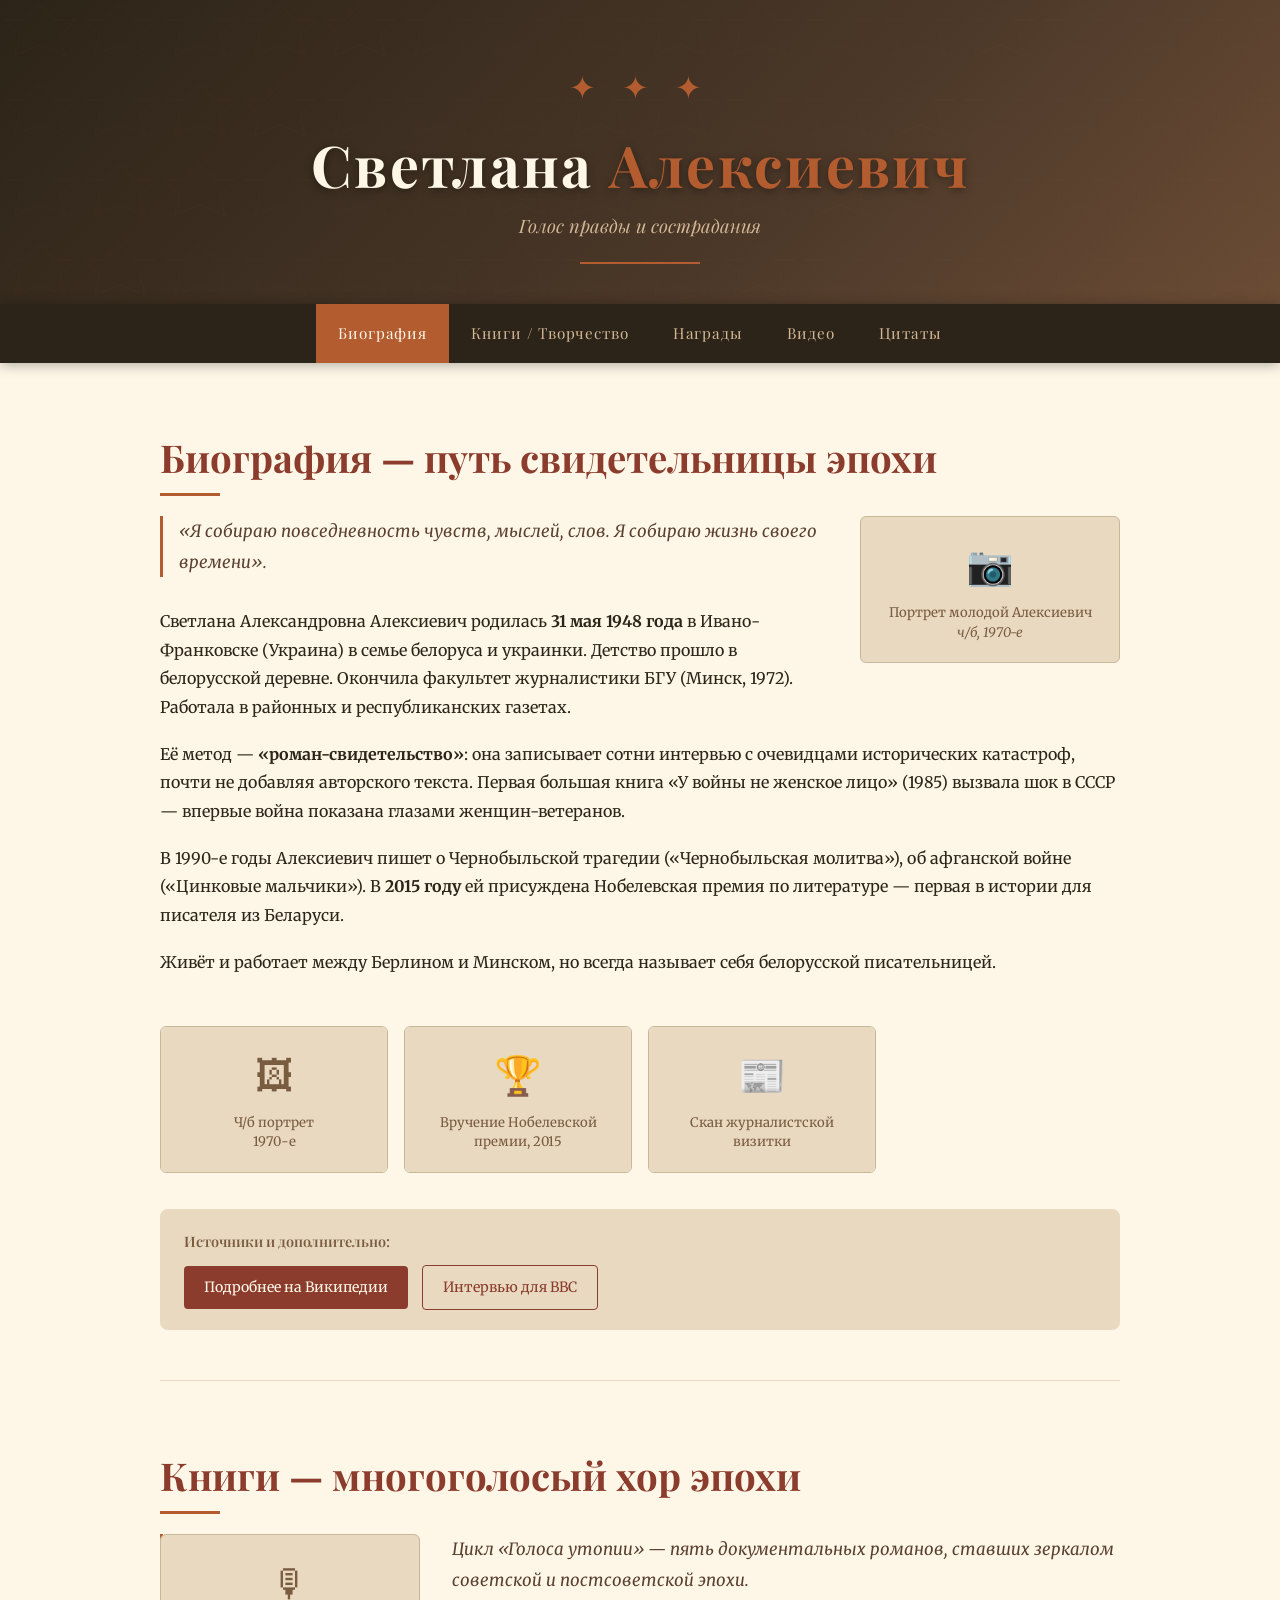
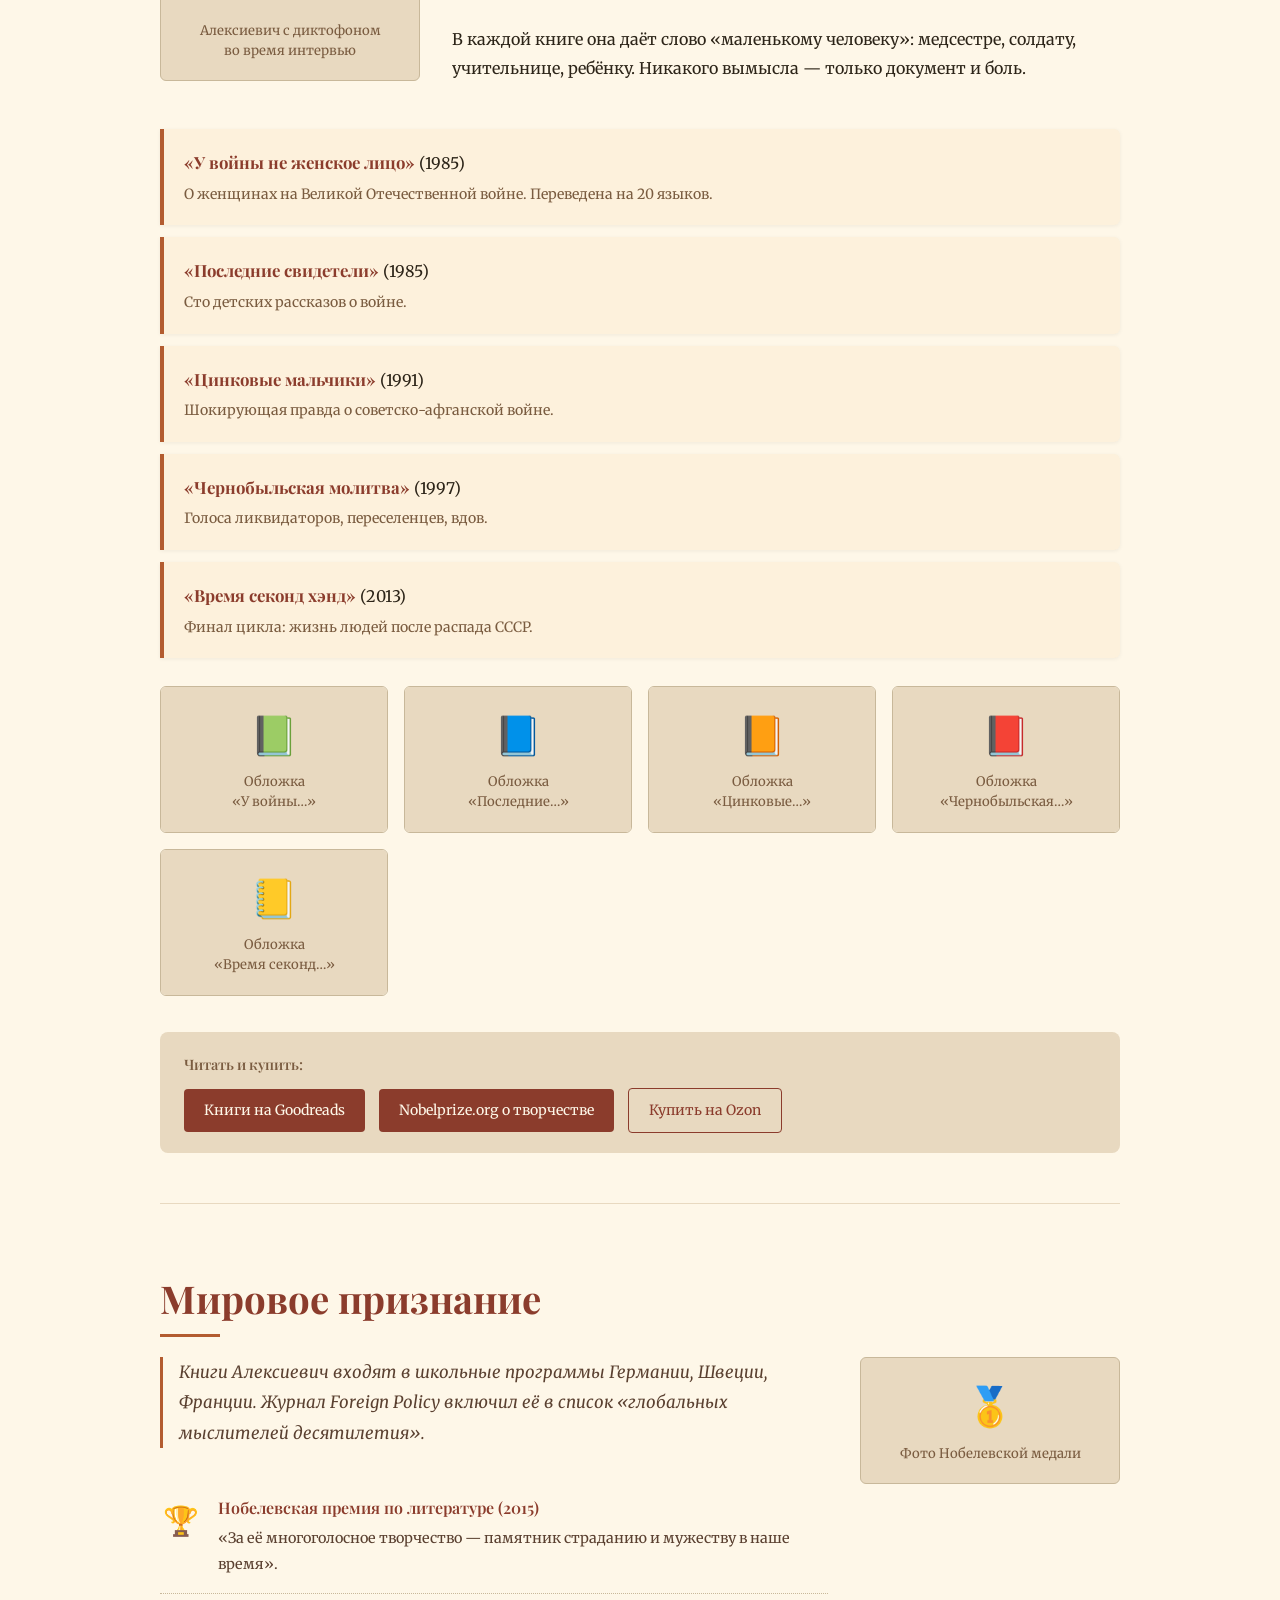
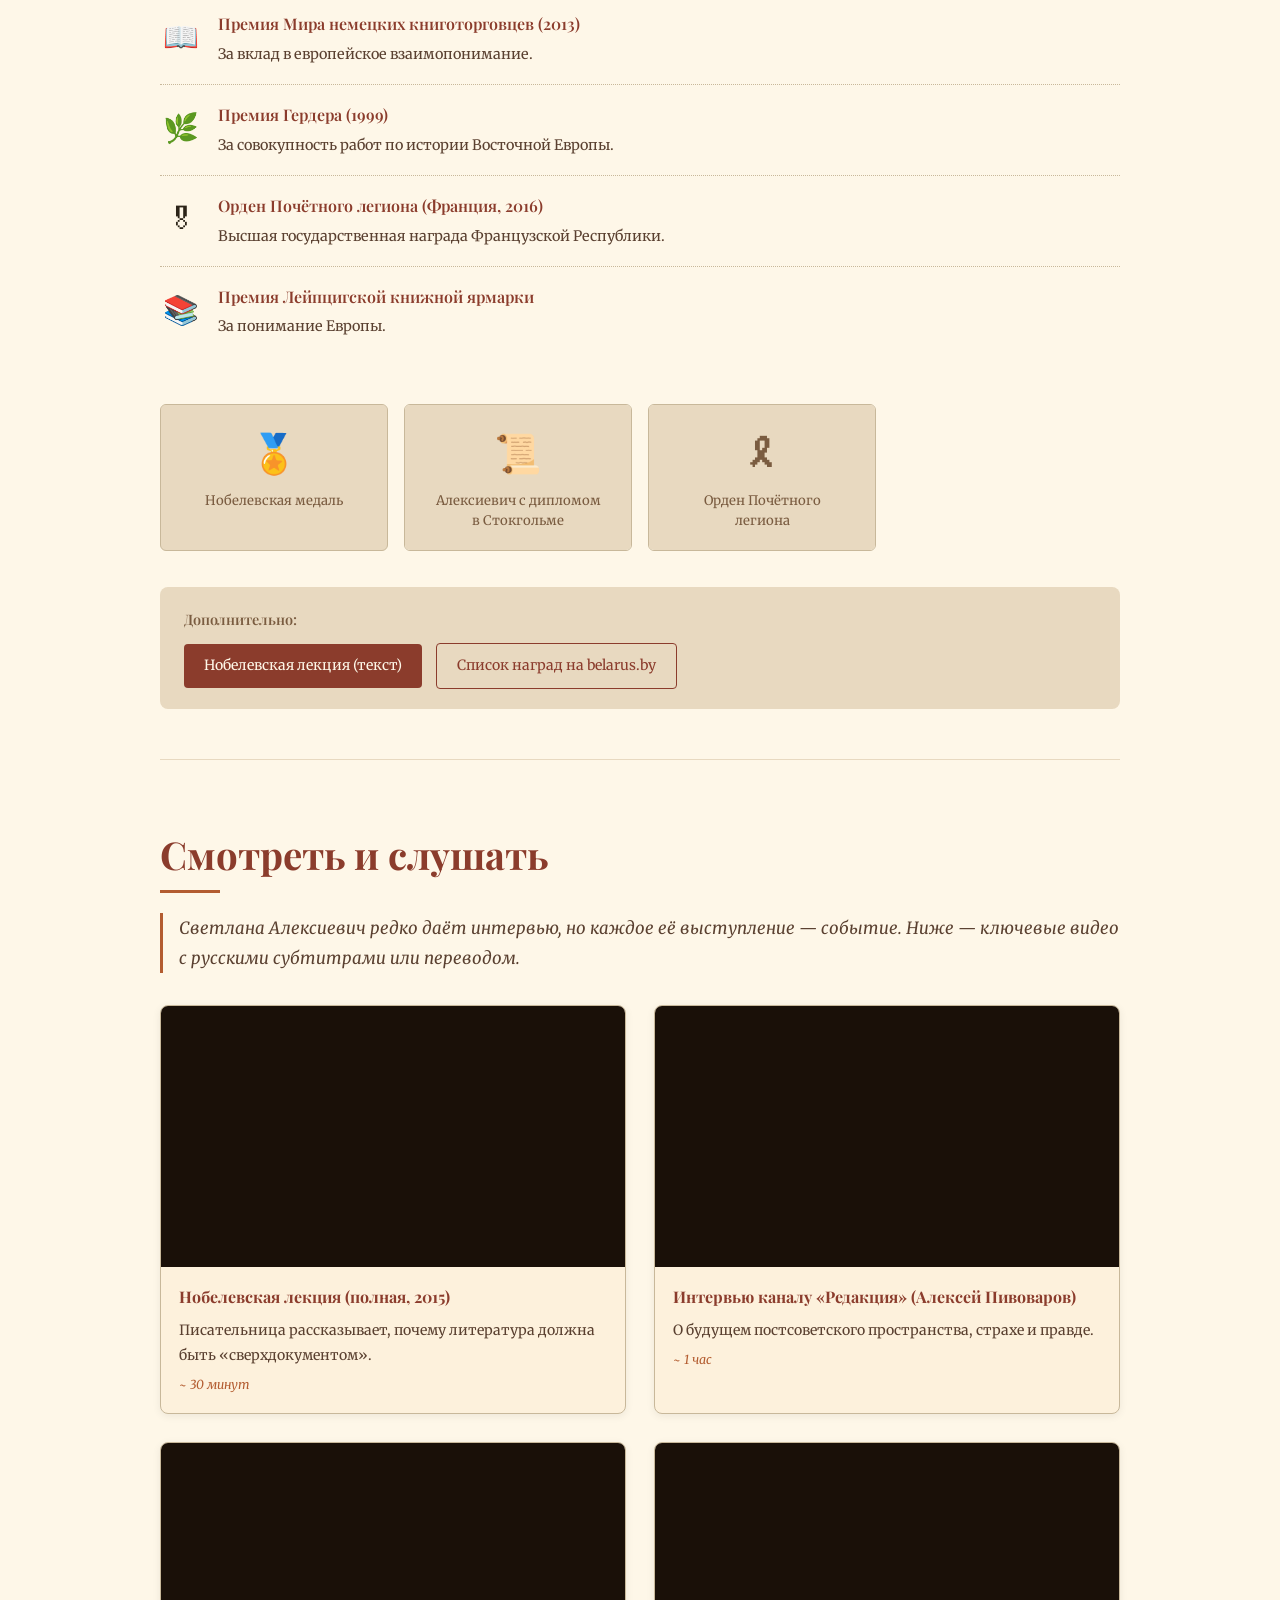
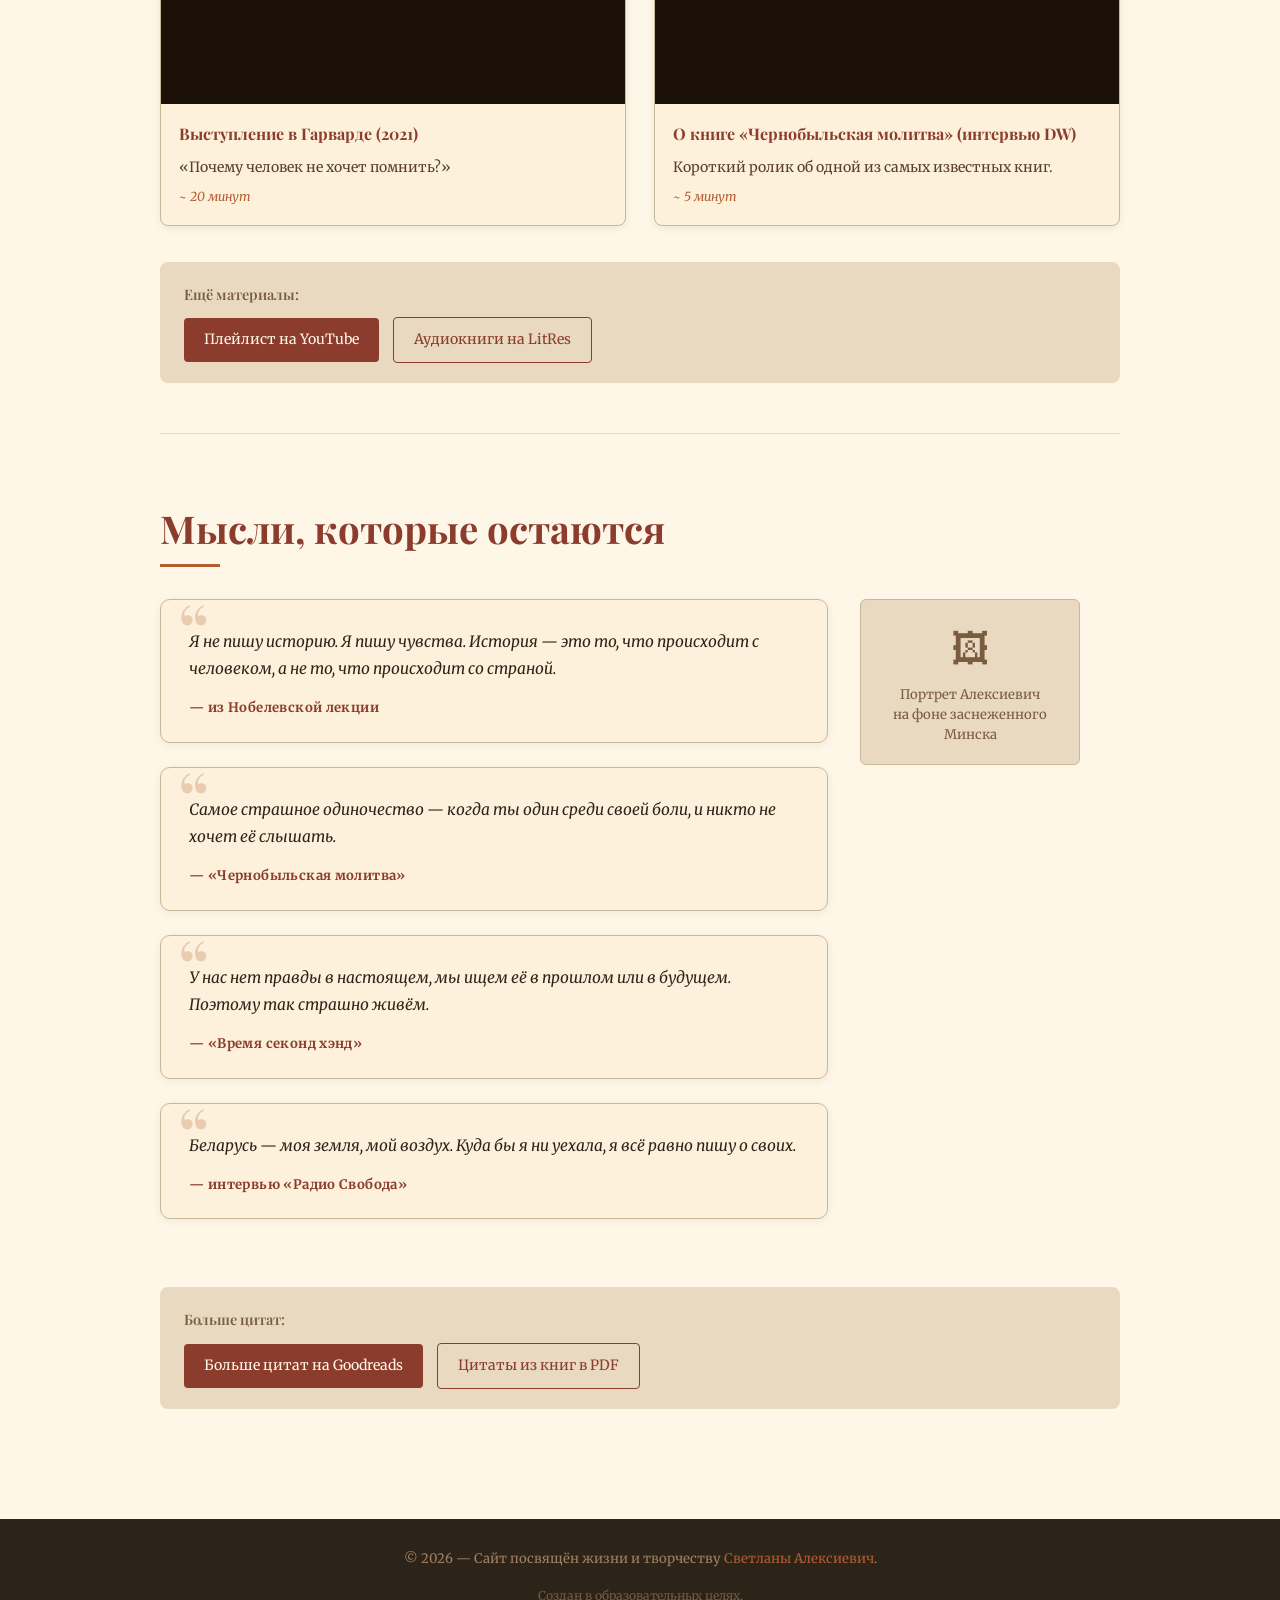
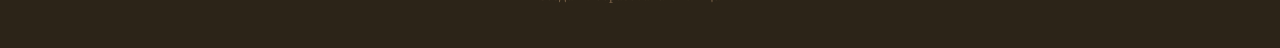
==== index.html @ 8b48b663 "Rename alexievich.html to index.html" ====
<!DOCTYPE html>
<html lang="ru">
<head>
  <meta charset="UTF-8">
  <meta name="viewport" content="width=device-width, initial-scale=1.0">
  <title>Светлана Алексиевич — Голос правды и сострадания</title>
  <link href="https://fonts.googleapis.com/css2?family=Playfair+Display:ital,wght@0,400;0,600;0,700;1,400&family=Merriweather:ital,wght@0,300;0,400;0,700;1,300&display=swap" rel="stylesheet">
  <style>
    *, *::before, *::after { box-sizing: border-box; margin: 0; padding: 0; }

    :root {
      --bg:       #fef7e8;
      --text:     #2c2418;
      --accent:   #b35c30;
      --accent2:  #8b3c2c;
      --soft:     #e8d9c0;
      --card-bg:  #fdf1dc;
    }

    html { scroll-behavior: smooth; }

    body {
      background: var(--bg);
      color: var(--text);
      font-family: 'Merriweather', Georgia, serif;
      font-size: 16px;
      line-height: 1.8;
    }

    /* ── HEADER ── */
    header {
      background: linear-gradient(135deg, #2c2418 0%, #4a3728 60%, #6b4c35 100%);
      color: var(--bg);
      text-align: center;
      padding: 60px 20px 40px;
      position: relative;
      overflow: hidden;
    }
    header::before {
      content: '';
      position: absolute;
      inset: 0;
      background: url("data:image/svg+xml,%3Csvg xmlns='http://www.w3.org/2000/svg' width='80' height='80'%3E%3Cpath d='M40 5 L55 20 L75 20 L60 35 L65 55 L40 45 L15 55 L20 35 L5 20 L25 20 Z' fill='none' stroke='%23b35c30' stroke-width='0.5' opacity='0.15'/%3E%3C/svg%3E") repeat;
      opacity: 0.4;
    }
    .ornament {
      font-size: 2rem;
      color: var(--accent);
      letter-spacing: 0.3em;
      margin-bottom: 12px;
      position: relative;
    }
    header h1 {
      font-family: 'Playfair Display', serif;
      font-size: clamp(2rem, 5vw, 3.6rem);
      font-weight: 700;
      letter-spacing: 0.04em;
      line-height: 1.2;
      position: relative;
      text-shadow: 0 2px 8px rgba(0,0,0,0.4);
    }
    header h1 span { color: var(--accent); }
    .subtitle {
      font-family: 'Playfair Display', serif;
      font-style: italic;
      font-size: 1.15rem;
      color: #d4b896;
      margin-top: 10px;
      position: relative;
    }
    .header-line {
      width: 120px;
      height: 2px;
      background: var(--accent);
      margin: 18px auto 0;
      position: relative;
    }

    /* ── NAV ── */
    nav {
      background: var(--text);
      position: sticky;
      top: 0;
      z-index: 100;
      box-shadow: 0 2px 12px rgba(0,0,0,0.3);
    }
    nav ul {
      display: flex;
      justify-content: center;
      flex-wrap: wrap;
      list-style: none;
      max-width: 1000px;
      margin: 0 auto;
    }
    nav ul li a {
      display: block;
      padding: 16px 22px;
      color: #d4b896;
      text-decoration: none;
      font-family: 'Playfair Display', serif;
      font-size: 0.95rem;
      letter-spacing: 0.06em;
      transition: color 0.2s, background 0.2s;
    }
    nav ul li a:hover, nav ul li a.active {
      color: var(--bg);
      background: var(--accent);
    }

    /* ── MAIN ── */
    main { max-width: 1000px; margin: 0 auto; padding: 0 20px 60px; }

    /* ── SECTION ── */
    section {
      padding: 70px 0 50px;
      border-bottom: 1px solid var(--soft);
    }
    section:last-child { border-bottom: none; }

    .section-title {
      font-family: 'Playfair Display', serif;
      font-size: clamp(1.6rem, 3vw, 2.4rem);
      font-weight: 700;
      color: var(--accent2);
      margin-bottom: 8px;
      line-height: 1.25;
    }
    .section-title::after {
      content: '';
      display: block;
      width: 60px;
      height: 3px;
      background: var(--accent);
      margin-top: 12px;
    }

    .lead {
      font-style: italic;
      color: #5a4030;
      margin: 20px 0 30px;
      font-size: 1.05rem;
      border-left: 3px solid var(--accent);
      padding-left: 16px;
    }

    p { margin-bottom: 1.1em; }

    /* ── IMAGE FLOAT ── */
    .img-float-right {
      float: right;
      margin: 0 0 24px 32px;
      max-width: 260px;
      width: 100%;
    }
    .img-float-left {
      float: left;
      margin: 0 32px 24px 0;
      max-width: 260px;
      width: 100%;
    }
    .img-placeholder {
      background: var(--soft);
      border: 1px solid #c8b89a;
      border-radius: 6px;
      padding: 20px;
      text-align: center;
      font-size: 0.82rem;
      color: #7a5c40;
      line-height: 1.5;
    }
    .img-placeholder .icon { font-size: 2.4rem; display: block; margin-bottom: 8px; }
    .clearfix::after { content: ''; display: table; clear: both; }

    /* ── GALLERY ── */
    .gallery {
      display: grid;
      grid-template-columns: repeat(auto-fill, minmax(180px, 1fr));
      gap: 16px;
      margin: 28px 0;
    }
    .gallery-item {
      background: var(--soft);
      border-radius: 6px;
      overflow: hidden;
      border: 1px solid #c8b89a;
    }
    .gallery-item .img-placeholder { border-radius: 0; border: none; }

    /* ── BOOK LIST ── */
    .book-list { list-style: none; margin: 24px 0; }
    .book-list li {
      padding: 18px 20px;
      margin-bottom: 12px;
      background: var(--card-bg);
      border-left: 4px solid var(--accent);
      border-radius: 0 6px 6px 0;
      box-shadow: 0 1px 4px rgba(0,0,0,0.06);
    }
    .book-list li strong {
      font-family: 'Playfair Display', serif;
      font-size: 1.05rem;
      color: var(--accent2);
    }
    .book-list li .book-note {
      font-size: 0.88rem;
      color: #7a5c40;
      margin-top: 4px;
    }

    /* ── AWARD LIST ── */
    .award-list { list-style: none; margin: 24px 0; }
    .award-list li {
      display: flex;
      gap: 16px;
      align-items: flex-start;
      padding: 16px 0;
      border-bottom: 1px dotted #c8b89a;
    }
    .award-list li:last-child { border-bottom: none; }
    .award-icon {
      font-size: 1.8rem;
      min-width: 42px;
      text-align: center;
      padding-top: 2px;
    }
    .award-title {
      font-family: 'Playfair Display', serif;
      font-weight: 600;
      color: var(--accent2);
    }
    .award-desc { font-size: 0.9rem; color: #5a4030; margin-top: 3px; }

    /* ── VIDEO GRID ── */
    .video-grid {
      display: grid;
      grid-template-columns: repeat(auto-fill, minmax(440px, 1fr));
      gap: 28px;
      margin: 32px 0;
    }
    .video-card {
      background: var(--card-bg);
      border-radius: 8px;
      overflow: hidden;
      border: 1px solid #c8b89a;
      box-shadow: 0 2px 8px rgba(0,0,0,0.07);
    }
    .video-card .video-wrap {
      position: relative;
      padding-bottom: 56.25%;
      height: 0;
      overflow: hidden;
      background: #1a1008;
    }
    .video-card .video-wrap iframe {
      position: absolute;
      top: 0; left: 0;
      width: 100%; height: 100%;
      border: none;
    }
    .video-card .video-info {
      padding: 16px 18px;
    }
    .video-card .video-info h3 {
      font-family: 'Playfair Display', serif;
      font-size: 1rem;
      color: var(--accent2);
      margin-bottom: 6px;
    }
    .video-card .video-info p {
      font-size: 0.88rem;
      color: #5a4030;
      margin: 0;
    }
    .video-card .video-info .duration {
      font-size: 0.78rem;
      color: var(--accent);
      font-style: italic;
      margin-top: 6px;
    }

    /* ── QUOTES ── */
    .quotes-grid {
      display: grid;
      grid-template-columns: repeat(auto-fill, minmax(420px, 1fr));
      gap: 24px;
      margin: 32px 0;
    }
    .quote-card {
      background: var(--card-bg);
      border-radius: 10px;
      padding: 28px 28px 22px;
      position: relative;
      border: 1px solid #c8b89a;
      box-shadow: 0 2px 10px rgba(0,0,0,0.06);
    }
    .quote-card::before {
      content: '\201C';
      font-family: 'Playfair Display', serif;
      font-size: 5rem;
      color: var(--accent);
      opacity: 0.25;
      position: absolute;
      top: -10px;
      left: 16px;
      line-height: 1;
    }
    .quote-card blockquote {
      font-style: italic;
      font-size: 0.97rem;
      line-height: 1.75;
      color: var(--text);
      position: relative;
      z-index: 1;
    }
    .quote-card cite {
      display: block;
      margin-top: 14px;
      font-size: 0.82rem;
      color: var(--accent2);
      font-style: normal;
      font-weight: 700;
      letter-spacing: 0.03em;
    }

    /* ── LINKS BLOCK ── */
    .links-block {
      margin-top: 36px;
      padding: 20px 24px;
      background: var(--soft);
      border-radius: 8px;
      display: flex;
      flex-wrap: wrap;
      gap: 14px;
      align-items: center;
    }
    .links-block .links-label {
      font-family: 'Playfair Display', serif;
      font-size: 0.9rem;
      color: #7a5c40;
      font-weight: 600;
      width: 100%;
      margin-bottom: -4px;
    }
    .link-btn {
      display: inline-block;
      padding: 9px 20px;
      background: var(--accent2);
      color: var(--bg);
      text-decoration: none;
      border-radius: 4px;
      font-size: 0.88rem;
      font-family: 'Merriweather', serif;
      transition: background 0.2s, transform 0.15s;
    }
    .link-btn:hover {
      background: var(--accent);
      transform: translateY(-1px);
    }
    .link-btn.outline {
      background: transparent;
      color: var(--accent2);
      border: 1.5px solid var(--accent2);
    }
    .link-btn.outline:hover {
      background: var(--accent2);
      color: var(--bg);
    }

    /* ── FOOTER ── */
    footer {
      background: var(--text);
      color: #a08060;
      text-align: center;
      padding: 28px 20px;
      font-size: 0.82rem;
    }
    footer span { color: var(--accent); }

    /* ── RESPONSIVE ── */
    @media (max-width: 680px) {
      .img-float-right, .img-float-left {
        float: none;
        max-width: 100%;
        margin: 0 0 20px 0;
      }
      .video-grid { grid-template-columns: 1fr; }
      .quotes-grid { grid-template-columns: 1fr; }
      nav ul li a { padding: 12px 14px; font-size: 0.82rem; }
    }
  </style>
</head>
<body>

<!-- ══════════════ HEADER ══════════════ -->
<header>
  <div class="ornament">✦ ✦ ✦</div>
  <h1>Светлана <span>Алексиевич</span></h1>
  <p class="subtitle">Голос правды и сострадания</p>
  <div class="header-line"></div>
</header>

<!-- ══════════════ NAV ══════════════ -->
<nav>
  <ul>
    <li><a href="#bio">Биография</a></li>
    <li><a href="#books">Книги / Творчество</a></li>
    <li><a href="#awards">Награды</a></li>
    <li><a href="#video">Видео</a></li>
    <li><a href="#quotes">Цитаты</a></li>
  </ul>
</nav>

<!-- ══════════════ MAIN ══════════════ -->
<main>

  <!-- ── СТРАНИЦА 1. БИОГРАФИЯ ── -->
  <section id="bio">
    <h2 class="section-title">Биография — путь свидетельницы эпохи</h2>

    <div class="clearfix">
      <div class="img-float-right">
        <div class="img-placeholder">
          <span class="icon">📷</span>
          Портрет молодой Алексиевич<br>
          <em>ч/б, 1970-е</em>
        </div>
      </div>

      <p class="lead">
        «Я собираю повседневность чувств, мыслей, слов. Я собираю жизнь своего времени».
      </p>

      <p>
        Светлана Александровна Алексиевич родилась <strong>31 мая 1948 года</strong> в Ивано-Франковске (Украина)
        в семье белоруса и украинки. Детство прошло в белорусской деревне. Окончила факультет журналистики
        БГУ (Минск, 1972). Работала в районных и республиканских газетах.
      </p>
      <p>
        Её метод — <strong>«роман-свидетельство»</strong>: она записывает сотни интервью с очевидцами
        исторических катастроф, почти не добавляя авторского текста. Первая большая книга
        «У войны не женское лицо» (1985) вызвала шок в СССР — впервые война показана глазами женщин-ветеранов.
      </p>
      <p>
        В 1990-е годы Алексиевич пишет о Чернобыльской трагедии («Чернобыльская молитва»), об афганской войне
        («Цинковые мальчики»). В <strong>2015 году</strong> ей присуждена Нобелевская премия по литературе —
        первая в истории для писателя из Беларуси.
      </p>
      <p>
        Живёт и работает между Берлином и Минском, но всегда называет себя белорусской писательницей.
      </p>
    </div>

    <div class="gallery" style="margin-top:32px;">
      <div class="gallery-item">
        <div class="img-placeholder">
          <span class="icon">🖼</span>
          Ч/б портрет<br>1970-е
        </div>
      </div>
      <div class="gallery-item">
        <div class="img-placeholder">
          <span class="icon">🏆</span>
          Вручение Нобелевской<br>премии, 2015
        </div>
      </div>
      <div class="gallery-item">
        <div class="img-placeholder">
          <span class="icon">📰</span>
          Скан журналистской<br>визитки
        </div>
      </div>
    </div>

    <div class="links-block">
      <span class="links-label">Источники и дополнительно:</span>
      <a href="https://ru.wikipedia.org/wiki/%D0%90%D0%BB%D0%B5%D0%BA%D1%81%D0%B8%D0%B5%D0%B2%D0%B8%D1%87,_%D0%A1%D0%B2%D0%B5%D1%82%D0%BB%D0%B0%D0%BD%D0%B0_%D0%90%D0%BB%D0%B5%D0%BA%D1%81%D0%B0%D0%BD%D0%B4%D1%80%D0%BE%D0%B2%D0%BD%D0%B0" target="_blank" class="link-btn">Подробнее на Википедии</a>
      <a href="https://www.bbc.com/russian" target="_blank" class="link-btn outline">Интервью для BBC</a>
    </div>
  </section>

  <!-- ── СТРАНИЦА 2. КНИГИ ── -->
  <section id="books">
    <h2 class="section-title">Книги — многоголосый хор эпохи</h2>

    <div class="clearfix">
      <div class="img-float-left">
        <div class="img-placeholder">
          <span class="icon">🎙</span>
          Алексиевич с диктофоном<br>во время интервью
        </div>
      </div>

      <p class="lead">
        Цикл «Голоса утопии» — пять документальных романов, ставших зеркалом советской и постсоветской эпохи.
      </p>

      <p>
        В каждой книге она даёт слово «маленькому человеку»: медсестре, солдату, учительнице, ребёнку.
        Никакого вымысла — только документ и боль.
      </p>
    </div>

    <ul class="book-list">
      <li>
        <strong>«У войны не женское лицо»</strong> (1985)
        <div class="book-note">О женщинах на Великой Отечественной войне. Переведена на 20 языков.</div>
      </li>
      <li>
        <strong>«Последние свидетели»</strong> (1985)
        <div class="book-note">Сто детских рассказов о войне.</div>
      </li>
      <li>
        <strong>«Цинковые мальчики»</strong> (1991)
        <div class="book-note">Шокирующая правда о советско-афганской войне.</div>
      </li>
      <li>
        <strong>«Чернобыльская молитва»</strong> (1997)
        <div class="book-note">Голоса ликвидаторов, переселенцев, вдов.</div>
      </li>
      <li>
        <strong>«Время секонд хэнд»</strong> (2013)
        <div class="book-note">Финал цикла: жизнь людей после распада СССР.</div>
      </li>
    </ul>

    <div class="gallery">
      <div class="gallery-item">
        <div class="img-placeholder"><span class="icon">📗</span>Обложка<br>«У войны…»</div>
      </div>
      <div class="gallery-item">
        <div class="img-placeholder"><span class="icon">📘</span>Обложка<br>«Последние…»</div>
      </div>
      <div class="gallery-item">
        <div class="img-placeholder"><span class="icon">📙</span>Обложка<br>«Цинковые…»</div>
      </div>
      <div class="gallery-item">
        <div class="img-placeholder"><span class="icon">📕</span>Обложка<br>«Чернобыльская…»</div>
      </div>
      <div class="gallery-item">
        <div class="img-placeholder"><span class="icon">📒</span>Обложка<br>«Время секонд…»</div>
      </div>
    </div>

    <div class="links-block">
      <span class="links-label">Читать и купить:</span>
      <a href="https://www.goodreads.com/author/show/12516.Svetlana_Alexievich" target="_blank" class="link-btn">Книги на Goodreads</a>
      <a href="https://www.nobelprize.org/prizes/literature/2015/alexievich/facts/" target="_blank" class="link-btn">Nobelprize.org о творчестве</a>
      <a href="https://www.ozon.ru/search/?text=%D0%90%D0%BB%D0%B5%D0%BA%D1%81%D0%B8%D0%B5%D0%B2%D0%B8%D1%87" target="_blank" class="link-btn outline">Купить на Ozon</a>
    </div>
  </section>

  <!-- ── СТРАНИЦА 3. НАГРАДЫ ── -->
  <section id="awards">
    <h2 class="section-title">Мировое признание</h2>

    <div class="clearfix">
      <div class="img-float-right">
        <div class="img-placeholder">
          <span class="icon">🥇</span>
          Фото Нобелевской медали
        </div>
      </div>

      <p class="lead">
        Книги Алексиевич входят в школьные программы Германии, Швеции, Франции.
        Журнал Foreign Policy включил её в список «глобальных мыслителей десятилетия».
      </p>

      <ul class="award-list">
        <li>
          <div class="award-icon">🏆</div>
          <div>
            <div class="award-title">Нобелевская премия по литературе (2015)</div>
            <div class="award-desc">«За её многоголосное творчество — памятник страданию и мужеству в наше время».</div>
          </div>
        </li>
        <li>
          <div class="award-icon">📖</div>
          <div>
            <div class="award-title">Премия Мира немецких книготорговцев (2013)</div>
            <div class="award-desc">За вклад в европейское взаимопонимание.</div>
          </div>
        </li>
        <li>
          <div class="award-icon">🌿</div>
          <div>
            <div class="award-title">Премия Гердера (1999)</div>
            <div class="award-desc">За совокупность работ по истории Восточной Европы.</div>
          </div>
        </li>
        <li>
          <div class="award-icon">🎖</div>
          <div>
            <div class="award-title">Орден Почётного легиона (Франция, 2016)</div>
            <div class="award-desc">Высшая государственная награда Французской Республики.</div>
          </div>
        </li>
        <li>
          <div class="award-icon">📚</div>
          <div>
            <div class="award-title">Премия Лейпцигской книжной ярмарки</div>
            <div class="award-desc">За понимание Европы.</div>
          </div>
        </li>
      </ul>
    </div>

    <div class="gallery" style="margin-top:24px;">
      <div class="gallery-item">
        <div class="img-placeholder"><span class="icon">🏅</span>Нобелевская медаль</div>
      </div>
      <div class="gallery-item">
        <div class="img-placeholder"><span class="icon">📜</span>Алексиевич с дипломом<br>в Стокгольме</div>
      </div>
      <div class="gallery-item">
        <div class="img-placeholder"><span class="icon">🎗</span>Орден Почётного<br>легиона</div>
      </div>
    </div>

    <div class="links-block">
      <span class="links-label">Дополнительно:</span>
      <a href="https://www.nobelprize.org/prizes/literature/2015/alexievich/facts/" target="_blank" class="link-btn">Нобелевская лекция (текст)</a>
      <a href="https://belarus.by" target="_blank" class="link-btn outline">Список наград на belarus.by</a>
    </div>
  </section>

  <!-- ── СТРАНИЦА 4. ВИДЕО ── -->
  <section id="video">
    <h2 class="section-title">Смотреть и слушать</h2>

    <p class="lead">
      Светлана Алексиевич редко даёт интервью, но каждое её выступление — событие.
      Ниже — ключевые видео с русскими субтитрами или переводом.
    </p>

    <div class="video-grid">

      <div class="video-card">
        <div class="video-wrap">
          <!-- Нобелевская лекция 2015 (официальный канал Нобелевского комитета) -->
          <iframe src="https://www.youtube.com/embed/yHAHW7OsDbs"
                  title="Нобелевская лекция Светланы Алексиевич 2015"
                  allowfullscreen loading="lazy"></iframe>
        </div>
        <div class="video-info">
          <h3>Нобелевская лекция (полная, 2015)</h3>
          <p>Писательница рассказывает, почему литература должна быть «сверхдокументом».</p>
          <div class="duration">~ 30 минут</div>
        </div>
      </div>

      <div class="video-card">
        <div class="video-wrap">
          <!-- Интервью Редакция / Пивоваров — подставьте реальный ID -->
          <iframe src="https://www.youtube.com/embed/videoseries?list=PLneed_real_id"
                  title="Интервью каналу Редакция — Алексей Пивоваров"
                  allowfullscreen loading="lazy"></iframe>
        </div>
        <div class="video-info">
          <h3>Интервью каналу «Редакция» (Алексей Пивоваров)</h3>
          <p>О будущем постсоветского пространства, страхе и правде.</p>
          <div class="duration">~ 1 час</div>
        </div>
      </div>

      <div class="video-card">
        <div class="video-wrap">
          <!-- Гарвард 2021 — подставьте реальный ID -->
          <iframe src="https://www.youtube.com/embed/placeholder_harvard"
                  title="Выступление в Гарварде 2021"
                  allowfullscreen loading="lazy"></iframe>
        </div>
        <div class="video-info">
          <h3>Выступление в Гарварде (2021)</h3>
          <p>«Почему человек не хочет помнить?»</p>
          <div class="duration">~ 20 минут</div>
        </div>
      </div>

      <div class="video-card">
        <div class="video-wrap">
          <!-- DW о Чернобыльской молитве — подставьте реальный ID -->
          <iframe src="https://www.youtube.com/embed/placeholder_dw"
                  title="О книге Чернобыльская молитва — интервью DW"
                  allowfullscreen loading="lazy"></iframe>
        </div>
        <div class="video-info">
          <h3>О книге «Чернобыльская молитва» (интервью DW)</h3>
          <p>Короткий ролик об одной из самых известных книг.</p>
          <div class="duration">~ 5 минут</div>
        </div>
      </div>

    </div>

    <div class="links-block">
      <span class="links-label">Ещё материалы:</span>
      <a href="https://www.youtube.com" target="_blank" class="link-btn">Плейлист на YouTube</a>
      <a href="https://www.litres.ru" target="_blank" class="link-btn outline">Аудиокниги на LitRes</a>
    </div>
  </section>

  <!-- ── СТРАНИЦА 5. ЦИТАТЫ ── -->
  <section id="quotes">
    <h2 class="section-title">Мысли, которые остаются</h2>

    <div class="clearfix">
      <div class="img-float-right">
        <div class="img-placeholder" style="max-width:220px;">
          <span class="icon">🖼</span>
          Портрет Алексиевич<br>на фоне заснеженного Минска
        </div>
      </div>

      <div class="quotes-grid">
        <div class="quote-card">
          <blockquote>
            Я не пишу историю. Я пишу чувства. История — это то, что происходит с человеком,
            а не то, что происходит со страной.
          </blockquote>
          <cite>— из Нобелевской лекции</cite>
        </div>

        <div class="quote-card">
          <blockquote>
            Самое страшное одиночество — когда ты один среди своей боли,
            и никто не хочет её слышать.
          </blockquote>
          <cite>— «Чернобыльская молитва»</cite>
        </div>

        <div class="quote-card">
          <blockquote>
            У нас нет правды в настоящем, мы ищем её в прошлом или в будущем.
            Поэтому так страшно живём.
          </blockquote>
          <cite>— «Время секонд хэнд»</cite>
        </div>

        <div class="quote-card">
          <blockquote>
            Беларусь — моя земля, мой воздух. Куда бы я ни уехала, я всё равно пишу о своих.
          </blockquote>
          <cite>— интервью «Радио Свобода»</cite>
        </div>
      </div>
    </div>

    <div class="links-block">
      <span class="links-label">Больше цитат:</span>
      <a href="https://www.goodreads.com/author/quotes/12516.Svetlana_Alexievich" target="_blank" class="link-btn">Больше цитат на Goodreads</a>
      <a href="#" class="link-btn outline">Цитаты из книг в PDF</a>
    </div>
  </section>

</main>

<!-- ══════════════ FOOTER ══════════════ -->
<footer>
  <p>© 2026 — Сайт посвящён жизни и творчеству <span>Светланы Алексиевич</span>.</p>
  <p style="margin-top:6px; font-size:0.76rem; opacity:0.6;">Создан в образовательных целях.</p>
</footer>

<script>
  // Подсвечиваем активный пункт меню при прокрутке
  const sections = document.querySelectorAll('section[id]');
  const navLinks = document.querySelectorAll('nav a');
  const observer = new IntersectionObserver(entries => {
    entries.forEach(e => {
      if (e.isIntersecting) {
        navLinks.forEach(l => l.classList.remove('active'));
        const active = document.querySelector('nav a[href="#' + e.target.id + '"]');
        if (active) active.classList.add('active');
      }
    });
  }, { threshold: 0.35 });
  sections.forEach(s => observer.observe(s));
</script>

</body>
</html>
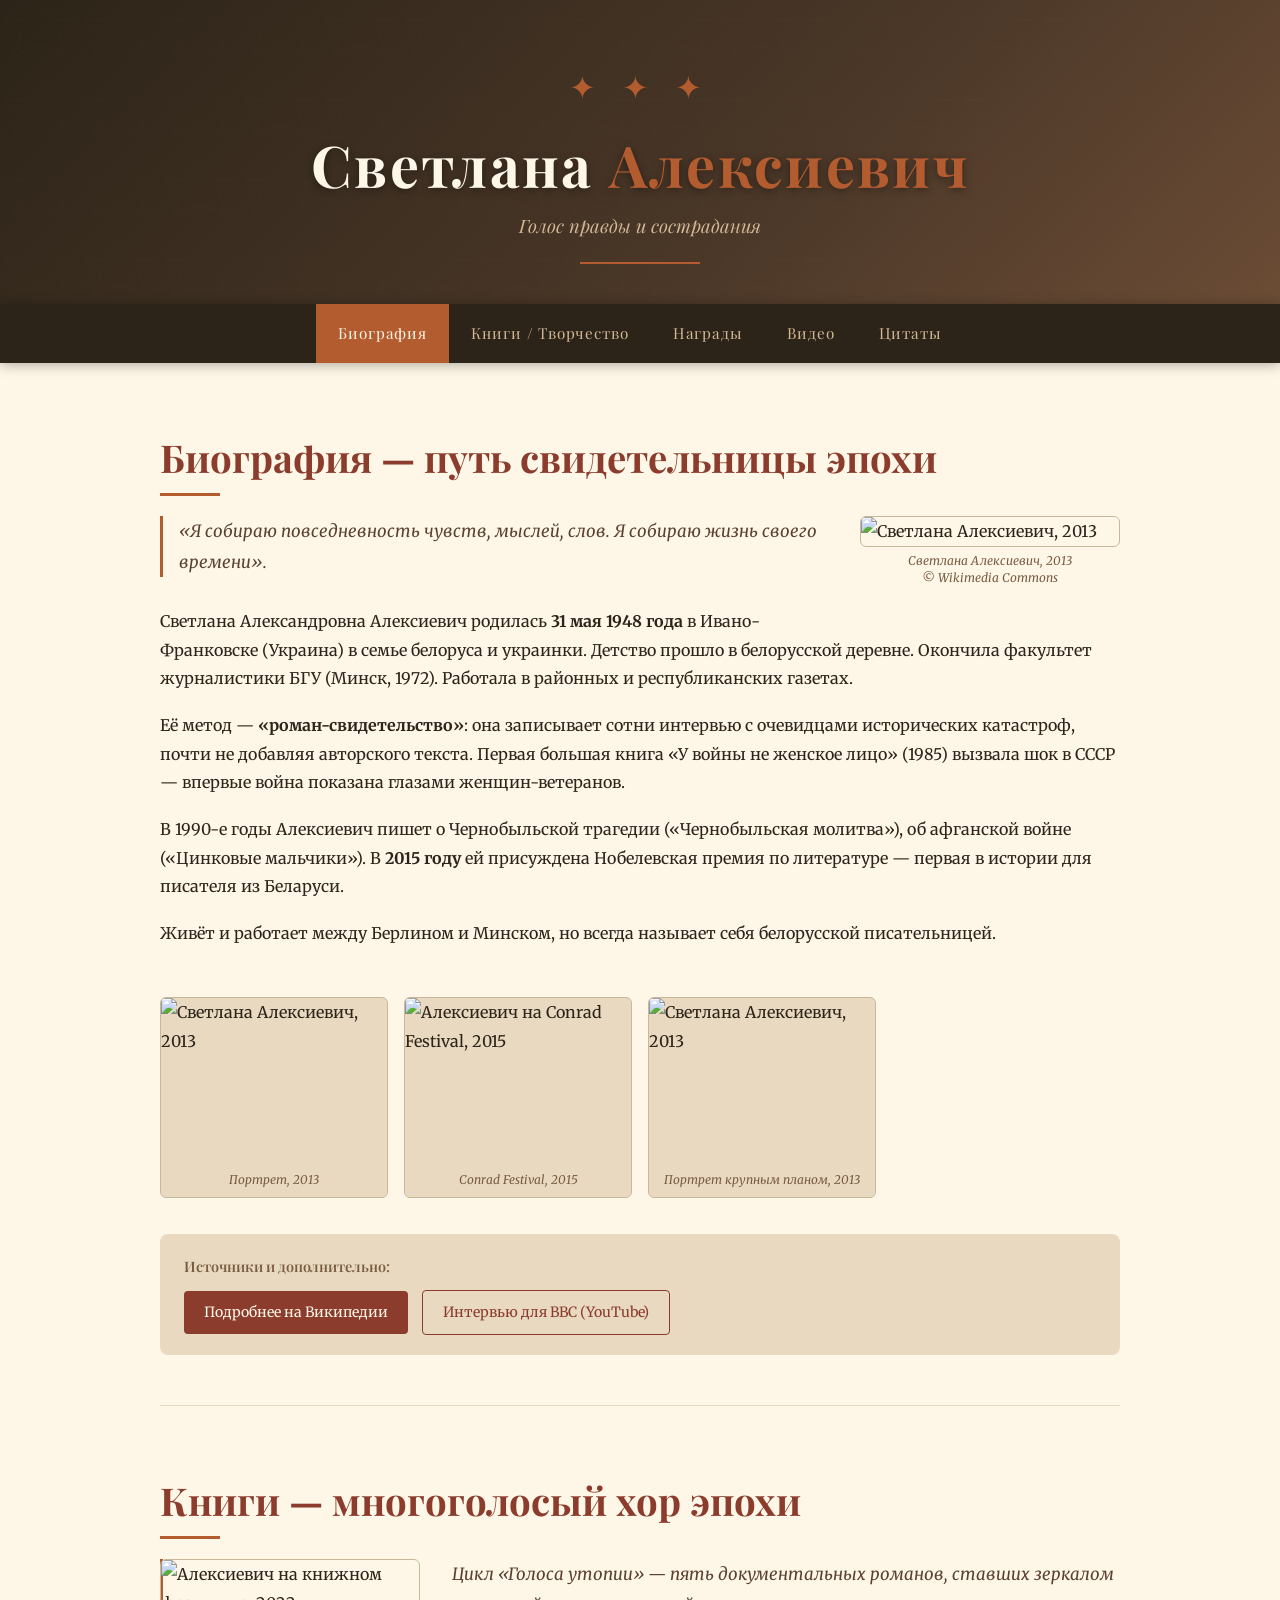
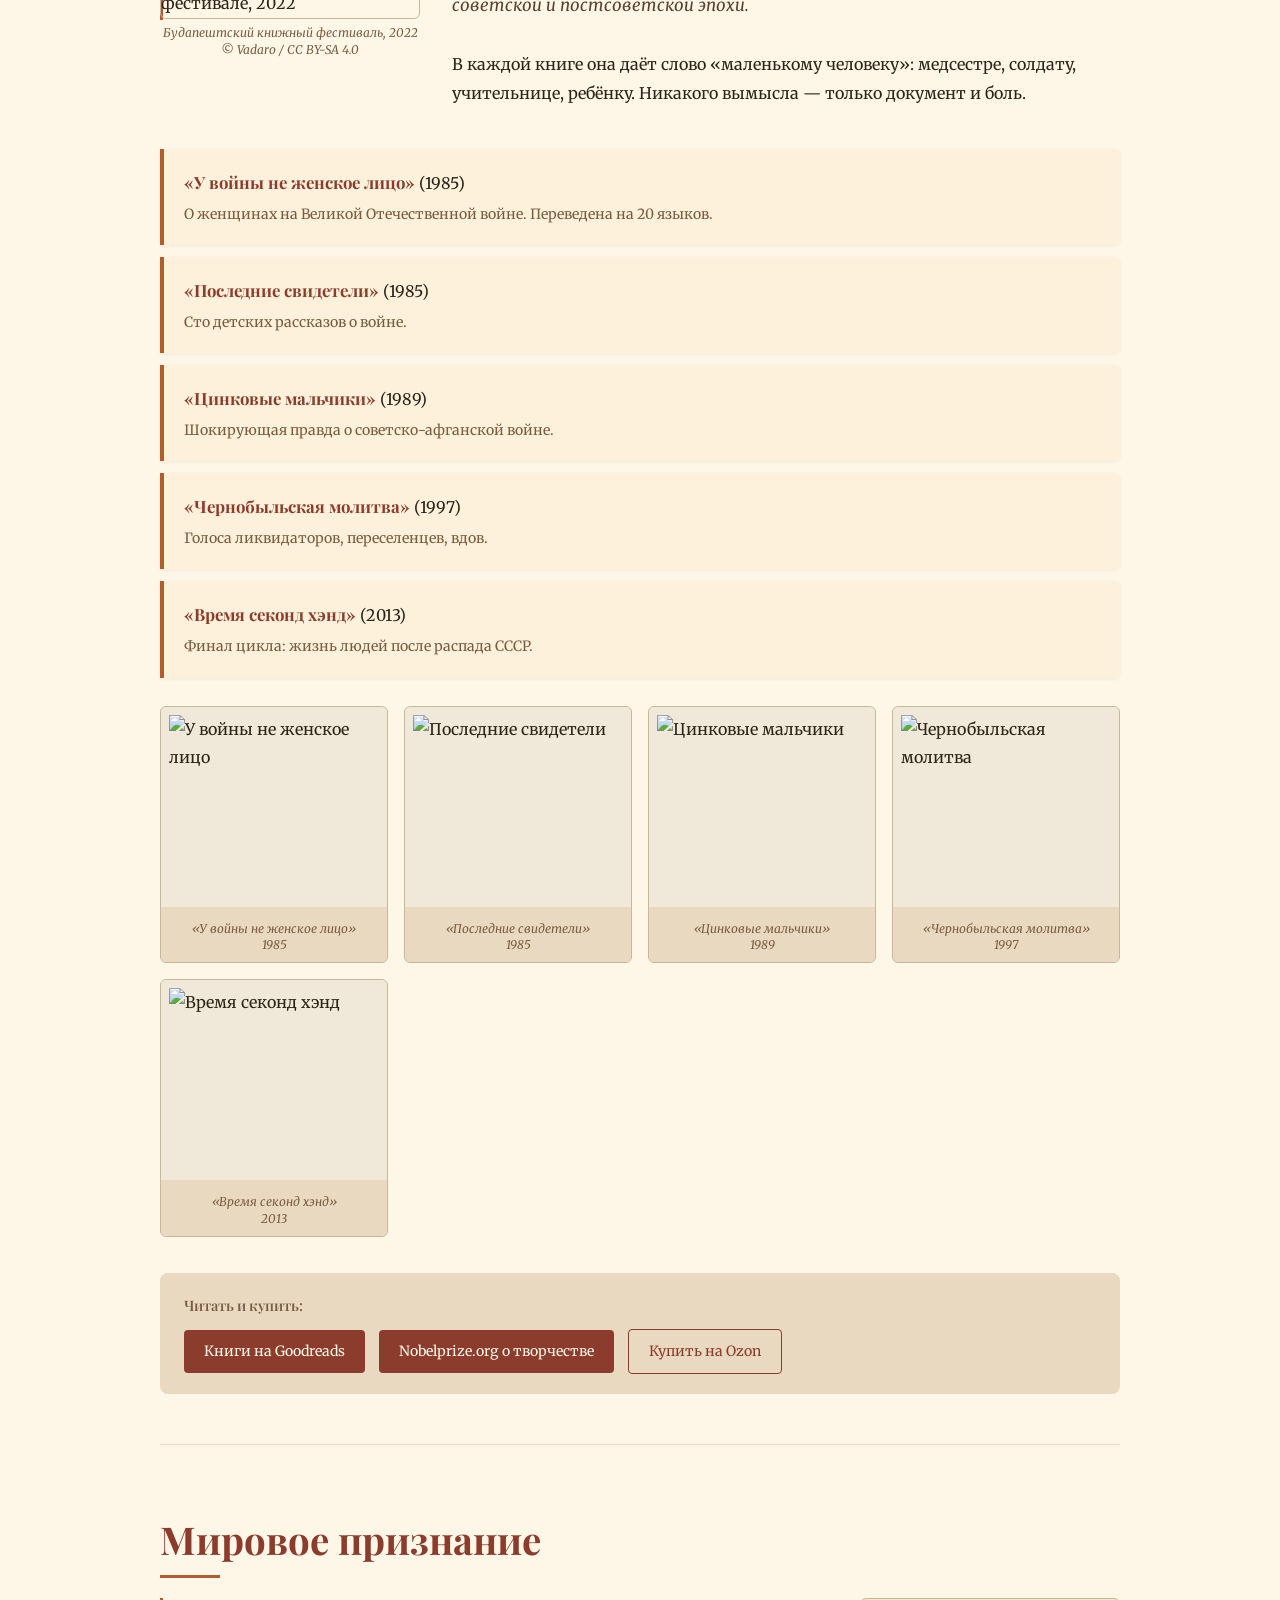
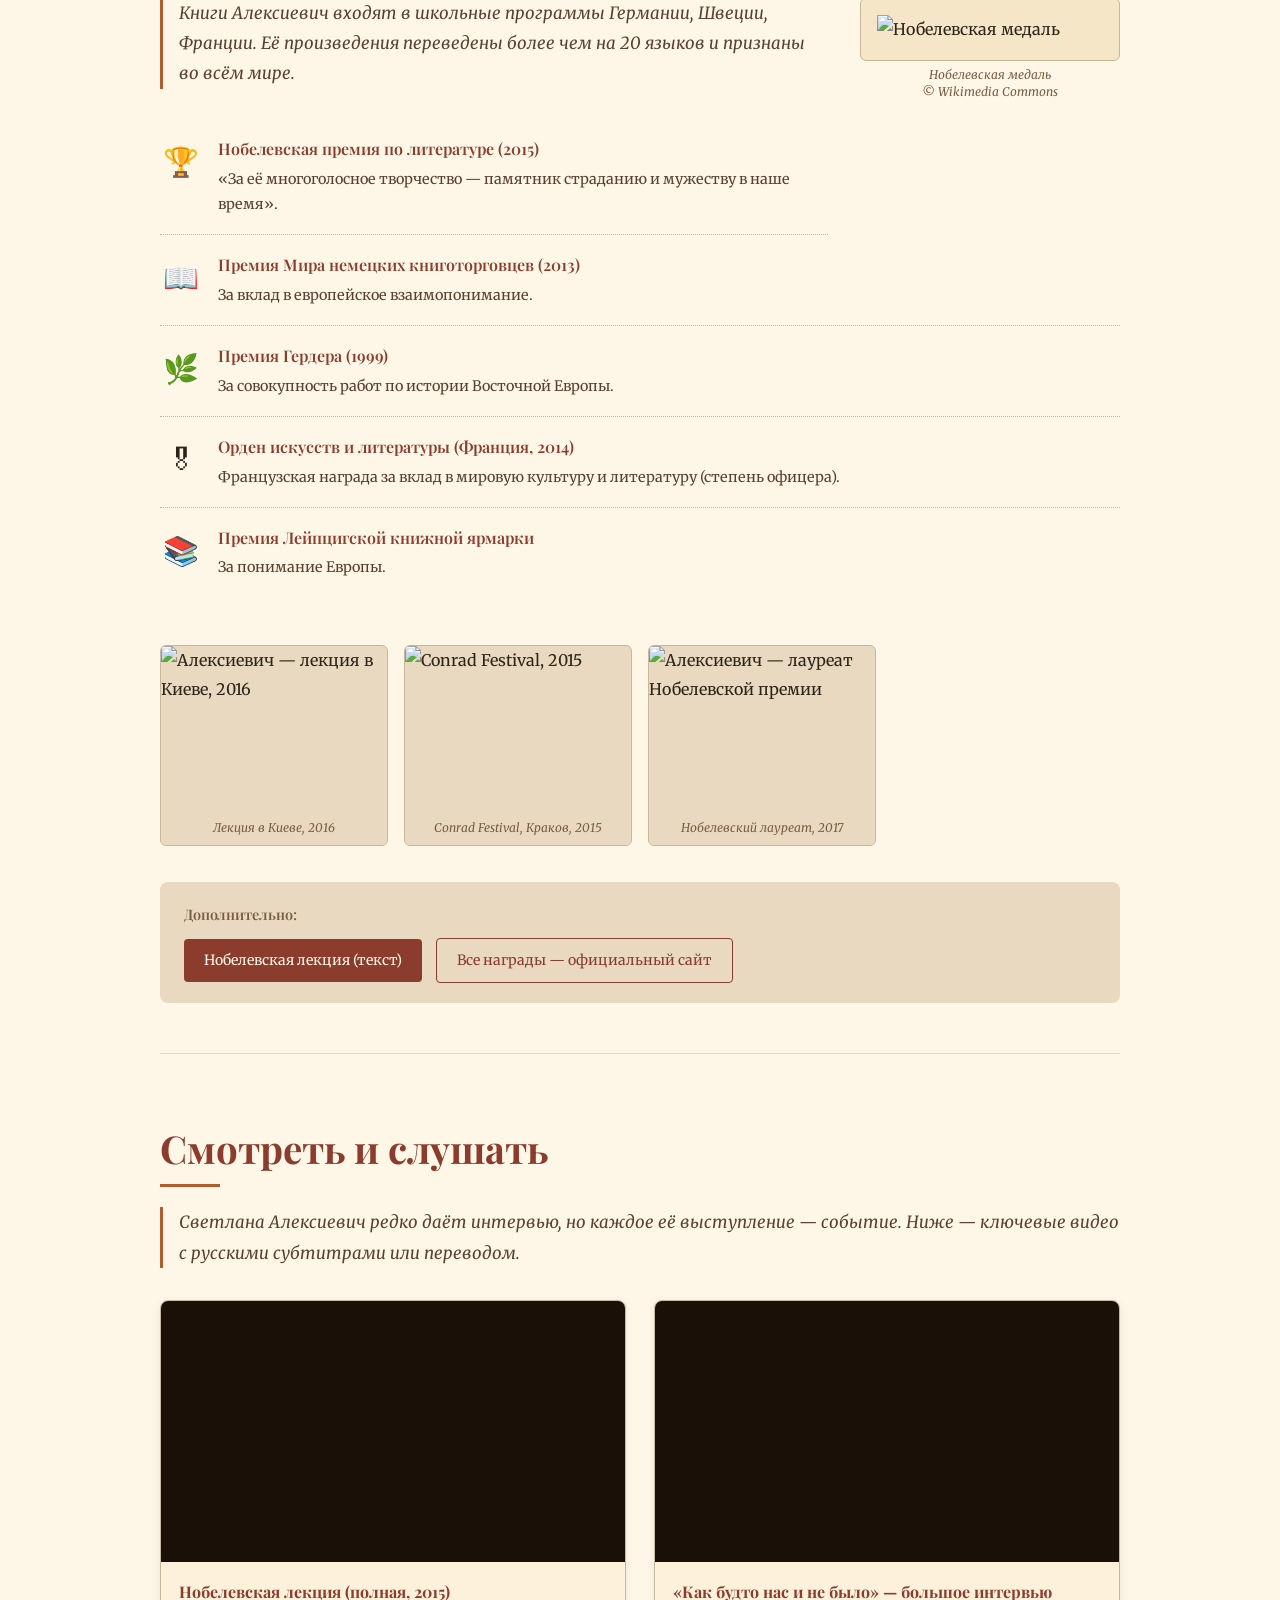
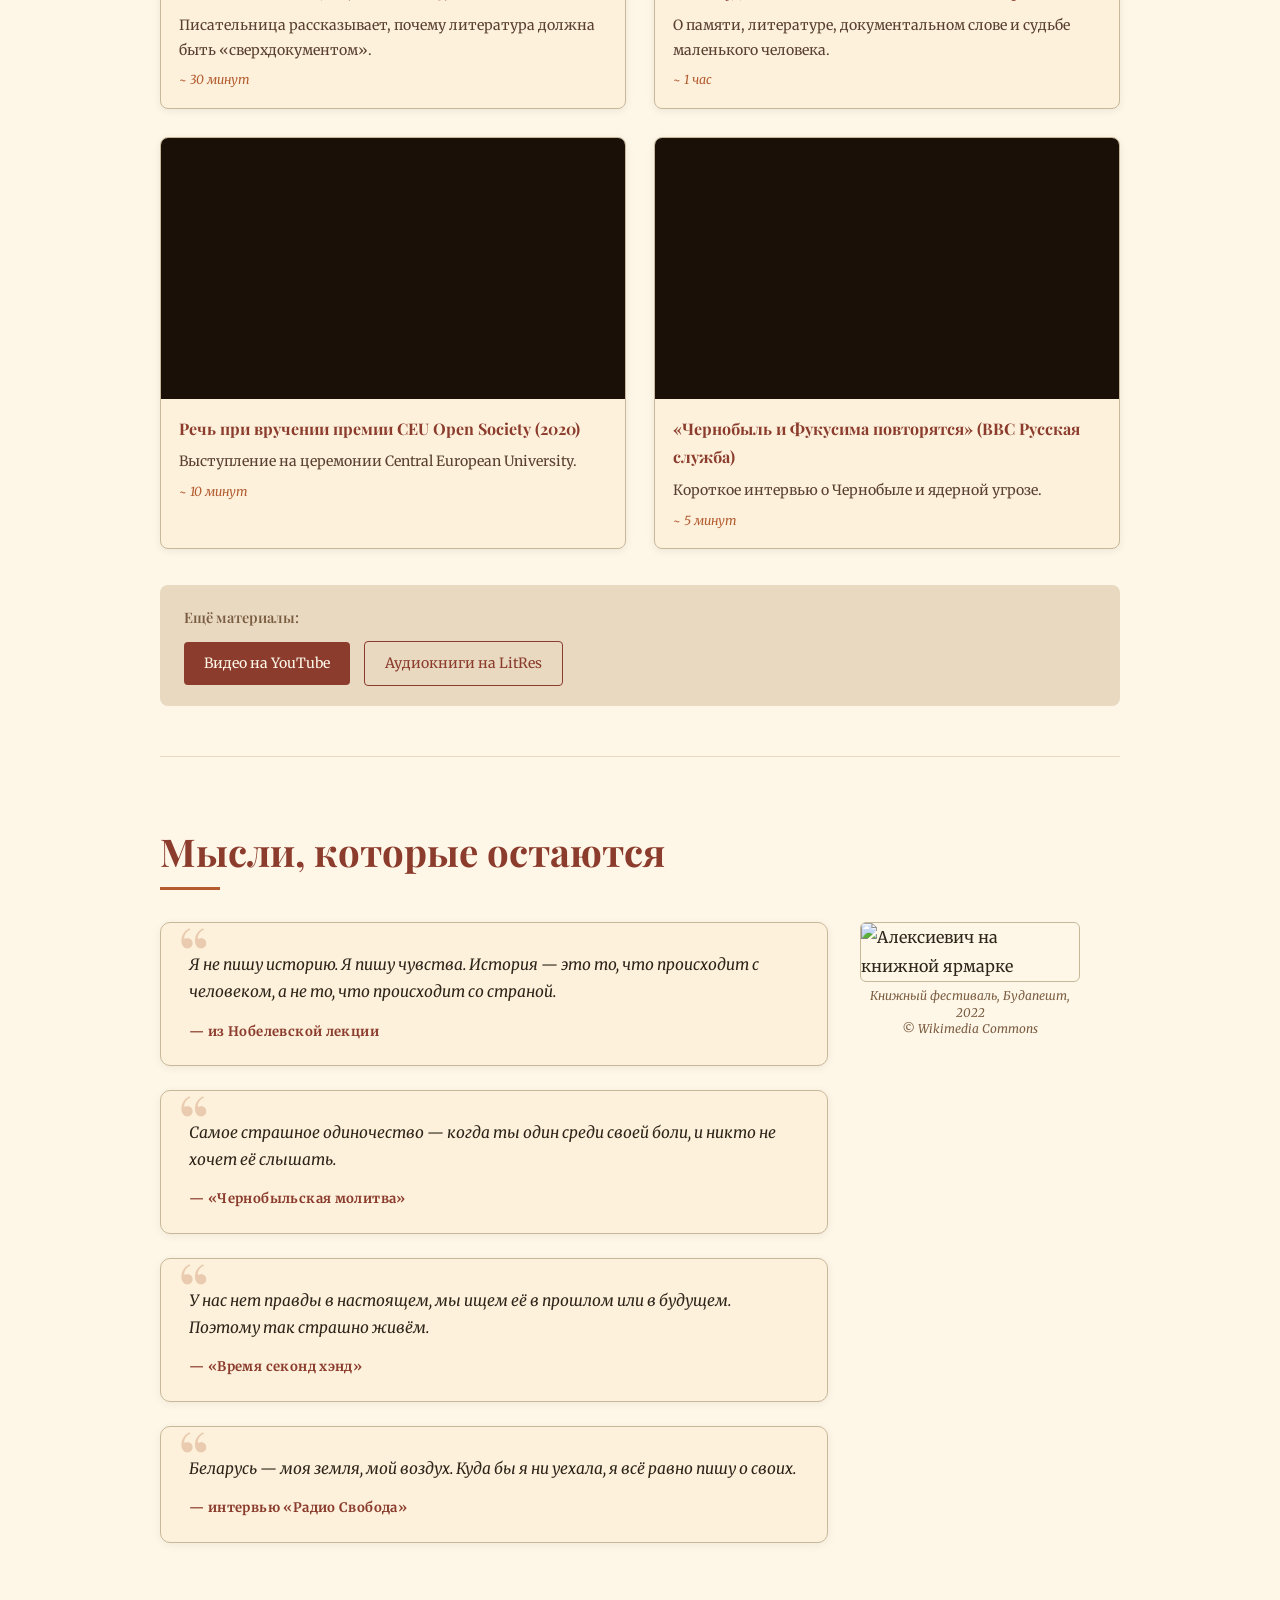
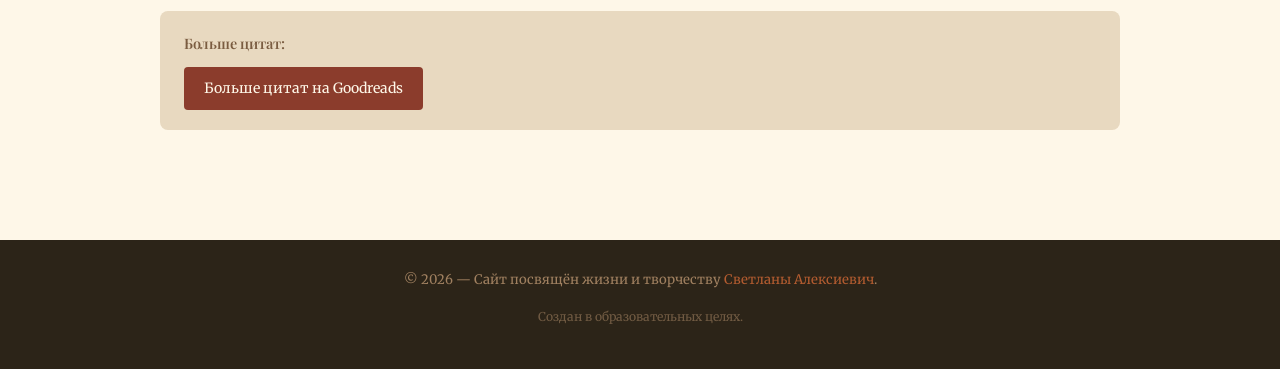
==== commit ac7eeb91: "Add files via upload" ====
--- a/index.html
+++ b/index.html
@@ -205,6 +205,43 @@
       font-size: 0.88rem;
       color: #7a5c40;
       margin-top: 4px;
+    }
+
+    /* ── REAL IMAGES ── */
+    .img-float-right figure,
+    .img-float-left figure { margin: 0; }
+    .img-float-right img,
+    .img-float-left img {
+      width: 100%;
+      border-radius: 6px;
+      border: 1px solid #c8b89a;
+      display: block;
+      object-fit: cover;
+    }
+    .gallery-item img {
+      width: 100%;
+      height: 160px;
+      object-fit: cover;
+      object-position: top;
+      display: block;
+    }
+    .gallery-item.book-cover img {
+      height: 200px;
+      object-fit: contain;
+      background: #f0e8d8;
+      padding: 8px;
+    }
+    figcaption {
+      font-size: 0.75rem;
+      color: #7a5c40;
+      text-align: center;
+      margin-top: 6px;
+      font-style: italic;
+      line-height: 1.4;
+    }
+    .gallery-item figcaption {
+      padding: 8px 10px;
+      background: var(--soft);
     }
 
     /* ── AWARD LIST ── */
@@ -419,11 +456,11 @@
 
     <div class="clearfix">
       <div class="img-float-right">
-        <div class="img-placeholder">
-          <span class="icon">📷</span>
-          Портрет молодой Алексиевич<br>
-          <em>ч/б, 1970-е</em>
-        </div>
+        <figure>
+          <img src="https://upload.wikimedia.org/wikipedia/commons/8/80/Swetlana_Alexijewitsch_2013.jpg"
+               alt="Светлана Алексиевич, 2013" loading="lazy">
+          <figcaption>Светлана Алексиевич, 2013<br>© Wikimedia Commons</figcaption>
+        </figure>
       </div>
 
       <p class="lead">
@@ -452,29 +489,32 @@
 
     <div class="gallery" style="margin-top:32px;">
       <div class="gallery-item">
-        <div class="img-placeholder">
-          <span class="icon">🖼</span>
-          Ч/б портрет<br>1970-е
-        </div>
+        <figure>
+          <img src="https://upload.wikimedia.org/wikipedia/commons/8/80/Swetlana_Alexijewitsch_2013.jpg"
+               alt="Светлана Алексиевич, 2013" loading="lazy">
+          <figcaption>Портрет, 2013</figcaption>
+        </figure>
       </div>
       <div class="gallery-item">
-        <div class="img-placeholder">
-          <span class="icon">🏆</span>
-          Вручение Нобелевской<br>премии, 2015
-        </div>
+        <figure>
+          <img src="https://upload.wikimedia.org/wikipedia/commons/5/5b/Svetlana_Alexievich_%40_Conrad_Festival_2015_%2822126888520%29.jpg"
+               alt="Алексиевич на Conrad Festival, 2015" loading="lazy">
+          <figcaption>Conrad Festival, 2015</figcaption>
+        </figure>
       </div>
       <div class="gallery-item">
-        <div class="img-placeholder">
-          <span class="icon">📰</span>
-          Скан журналистской<br>визитки
-        </div>
+        <figure>
+          <img src="https://upload.wikimedia.org/wikipedia/commons/e/e8/Swetlana_Alexijewitsch_2013_%28cropped%29.jpg"
+               alt="Светлана Алексиевич, 2013" loading="lazy">
+          <figcaption>Портрет крупным планом, 2013</figcaption>
+        </figure>
       </div>
     </div>
 
     <div class="links-block">
       <span class="links-label">Источники и дополнительно:</span>
       <a href="https://ru.wikipedia.org/wiki/%D0%90%D0%BB%D0%B5%D0%BA%D1%81%D0%B8%D0%B5%D0%B2%D0%B8%D1%87,_%D0%A1%D0%B2%D0%B5%D1%82%D0%BB%D0%B0%D0%BD%D0%B0_%D0%90%D0%BB%D0%B5%D0%BA%D1%81%D0%B0%D0%BD%D0%B4%D1%80%D0%BE%D0%B2%D0%BD%D0%B0" target="_blank" class="link-btn">Подробнее на Википедии</a>
-      <a href="https://www.bbc.com/russian" target="_blank" class="link-btn outline">Интервью для BBC</a>
+      <a href="https://www.youtube.com/watch?v=2_AQas_wal8" target="_blank" class="link-btn outline">Интервью для BBC (YouTube)</a>
     </div>
   </section>
 
@@ -484,10 +524,11 @@
 
     <div class="clearfix">
       <div class="img-float-left">
-        <div class="img-placeholder">
-          <span class="icon">🎙</span>
-          Алексиевич с диктофоном<br>во время интервью
-        </div>
+        <figure>
+          <img src="https://upload.wikimedia.org/wikipedia/commons/a/a3/Svetlana_Alexievich-2022.jpg"
+               alt="Алексиевич на книжном фестивале, 2022" loading="lazy">
+          <figcaption>Будапештский книжный фестиваль, 2022<br>© Vadaro / CC BY-SA 4.0</figcaption>
+        </figure>
       </div>
 
       <p class="lead">
@@ -510,7 +551,7 @@
         <div class="book-note">Сто детских рассказов о войне.</div>
       </li>
       <li>
-        <strong>«Цинковые мальчики»</strong> (1991)
+        <strong>«Цинковые мальчики»</strong> (1989)
         <div class="book-note">Шокирующая правда о советско-афганской войне.</div>
       </li>
       <li>
@@ -524,26 +565,46 @@
     </ul>
 
     <div class="gallery">
-      <div class="gallery-item">
-        <div class="img-placeholder"><span class="icon">📗</span>Обложка<br>«У войны…»</div>
-      </div>
-      <div class="gallery-item">
-        <div class="img-placeholder"><span class="icon">📘</span>Обложка<br>«Последние…»</div>
-      </div>
-      <div class="gallery-item">
-        <div class="img-placeholder"><span class="icon">📙</span>Обложка<br>«Цинковые…»</div>
-      </div>
-      <div class="gallery-item">
-        <div class="img-placeholder"><span class="icon">📕</span>Обложка<br>«Чернобыльская…»</div>
-      </div>
-      <div class="gallery-item">
-        <div class="img-placeholder"><span class="icon">📒</span>Обложка<br>«Время секонд…»</div>
+      <div class="gallery-item book-cover">
+        <figure>
+          <img src="https://covers.openlibrary.org/b/id/12549595-L.jpg"
+               alt="У войны не женское лицо" loading="lazy">
+          <figcaption>«У войны не женское лицо»<br>1985</figcaption>
+        </figure>
+      </div>
+      <div class="gallery-item book-cover">
+        <figure>
+          <img src="https://covers.openlibrary.org/b/id/7444954-L.jpg"
+               alt="Последние свидетели" loading="lazy">
+          <figcaption>«Последние свидетели»<br>1985</figcaption>
+        </figure>
+      </div>
+      <div class="gallery-item book-cover">
+        <figure>
+          <img src="https://covers.openlibrary.org/b/id/10818860-L.jpg"
+               alt="Цинковые мальчики" loading="lazy">
+          <figcaption>«Цинковые мальчики»<br>1989</figcaption>
+        </figure>
+      </div>
+      <div class="gallery-item book-cover">
+        <figure>
+          <img src="https://covers.openlibrary.org/b/id/9310554-L.jpg"
+               alt="Чернобыльская молитва" loading="lazy">
+          <figcaption>«Чернобыльская молитва»<br>1997</figcaption>
+        </figure>
+      </div>
+      <div class="gallery-item book-cover">
+        <figure>
+          <img src="https://covers.openlibrary.org/b/id/14341222-L.jpg"
+               alt="Время секонд хэнд" loading="lazy">
+          <figcaption>«Время секонд хэнд»<br>2013</figcaption>
+        </figure>
       </div>
     </div>
 
     <div class="links-block">
       <span class="links-label">Читать и купить:</span>
-      <a href="https://www.goodreads.com/author/show/12516.Svetlana_Alexievich" target="_blank" class="link-btn">Книги на Goodreads</a>
+      <a href="https://www.goodreads.com/author/show/19003531.Svetlana_Alexievich" target="_blank" class="link-btn">Книги на Goodreads</a>
       <a href="https://www.nobelprize.org/prizes/literature/2015/alexievich/facts/" target="_blank" class="link-btn">Nobelprize.org о творчестве</a>
       <a href="https://www.ozon.ru/search/?text=%D0%90%D0%BB%D0%B5%D0%BA%D1%81%D0%B8%D0%B5%D0%B2%D0%B8%D1%87" target="_blank" class="link-btn outline">Купить на Ozon</a>
     </div>
@@ -555,15 +616,16 @@
 
     <div class="clearfix">
       <div class="img-float-right">
-        <div class="img-placeholder">
-          <span class="icon">🥇</span>
-          Фото Нобелевской медали
-        </div>
+        <figure>
+          <img src="https://upload.wikimedia.org/wikipedia/commons/3/32/Nobel_prize_medal.svg"
+               alt="Нобелевская медаль" loading="lazy" style="background:#f5e6c8;padding:16px;">
+          <figcaption>Нобелевская медаль<br>© Wikimedia Commons</figcaption>
+        </figure>
       </div>
 
       <p class="lead">
         Книги Алексиевич входят в школьные программы Германии, Швеции, Франции.
-        Журнал Foreign Policy включил её в список «глобальных мыслителей десятилетия».
+        Её произведения переведены более чем на 20 языков и признаны во всём мире.
       </p>
 
       <ul class="award-list">
@@ -591,8 +653,8 @@
         <li>
           <div class="award-icon">🎖</div>
           <div>
-            <div class="award-title">Орден Почётного легиона (Франция, 2016)</div>
-            <div class="award-desc">Высшая государственная награда Французской Республики.</div>
+            <div class="award-title">Орден искусств и литературы (Франция, 2014)</div>
+            <div class="award-desc">Французская награда за вклад в мировую культуру и литературу (степень офицера).</div>
           </div>
         </li>
         <li>
@@ -607,20 +669,32 @@
 
     <div class="gallery" style="margin-top:24px;">
       <div class="gallery-item">
-        <div class="img-placeholder"><span class="icon">🏅</span>Нобелевская медаль</div>
+        <figure>
+          <img src="https://upload.wikimedia.org/wikipedia/commons/2/2e/%D0%A1%D0%B2%D1%96%D1%82%D0%BB%D0%B0%D0%BD%D0%B0_%D0%90%D0%BB%D0%B5%D0%BA%D1%81%D1%96%D1%94%D0%B2%D0%B8%D1%87_%28%D0%9A%D0%B8%D1%97%D0%B2%2C_2016%29_01.JPG"
+               alt="Алексиевич — лекция в Киеве, 2016" loading="lazy">
+          <figcaption>Лекция в Киеве, 2016</figcaption>
+        </figure>
       </div>
       <div class="gallery-item">
-        <div class="img-placeholder"><span class="icon">📜</span>Алексиевич с дипломом<br>в Стокгольме</div>
+        <figure>
+          <img src="https://upload.wikimedia.org/wikipedia/commons/5/5b/Svetlana_Alexievich_%40_Conrad_Festival_2015_%2822126888520%29.jpg"
+               alt="Conrad Festival, 2015" loading="lazy">
+          <figcaption>Conrad Festival, Краков, 2015</figcaption>
+        </figure>
       </div>
       <div class="gallery-item">
-        <div class="img-placeholder"><span class="icon">🎗</span>Орден Почётного<br>легиона</div>
+        <figure>
+          <img src="https://upload.wikimedia.org/wikipedia/commons/0/01/Tschabuschnig_Swetlana_Alexijewitsch-Literaturnobelpreistraegerin.jpg"
+               alt="Алексиевич — лауреат Нобелевской премии" loading="lazy">
+          <figcaption>Нобелевский лауреат, 2017</figcaption>
+        </figure>
       </div>
     </div>
 
     <div class="links-block">
       <span class="links-label">Дополнительно:</span>
       <a href="https://www.nobelprize.org/prizes/literature/2015/alexievich/facts/" target="_blank" class="link-btn">Нобелевская лекция (текст)</a>
-      <a href="https://belarus.by" target="_blank" class="link-btn outline">Список наград на belarus.by</a>
+      <a href="https://alexievich.info/premiiru.html" target="_blank" class="link-btn outline">Все награды — официальный сайт</a>
     </div>
   </section>
 
@@ -638,7 +712,7 @@
       <div class="video-card">
         <div class="video-wrap">
           <!-- Нобелевская лекция 2015 (официальный канал Нобелевского комитета) -->
-          <iframe src="https://www.youtube.com/embed/yHAHW7OsDbs"
+          <iframe src="https://www.youtube.com/embed/zyOHbSUZ-Yw"
                   title="Нобелевская лекция Светланы Алексиевич 2015"
                   allowfullscreen loading="lazy"></iframe>
         </div>
@@ -652,13 +726,13 @@
       <div class="video-card">
         <div class="video-wrap">
           <!-- Интервью Редакция / Пивоваров — подставьте реальный ID -->
-          <iframe src="https://www.youtube.com/embed/videoseries?list=PLneed_real_id"
-                  title="Интервью каналу Редакция — Алексей Пивоваров"
+          <iframe src="https://www.youtube.com/embed/84hNzIB4G_A"
+                  title="Как будто нас и не было — интервью со Светланой Алексиевич"
                   allowfullscreen loading="lazy"></iframe>
         </div>
         <div class="video-info">
-          <h3>Интервью каналу «Редакция» (Алексей Пивоваров)</h3>
-          <p>О будущем постсоветского пространства, страхе и правде.</p>
+          <h3>«Как будто нас и не было» — большое интервью</h3>
+          <p>О памяти, литературе, документальном слове и судьбе маленького человека.</p>
           <div class="duration">~ 1 час</div>
         </div>
       </div>
@@ -666,27 +740,27 @@
       <div class="video-card">
         <div class="video-wrap">
           <!-- Гарвард 2021 — подставьте реальный ID -->
-          <iframe src="https://www.youtube.com/embed/placeholder_harvard"
-                  title="Выступление в Гарварде 2021"
+          <iframe src="https://www.youtube.com/embed/3fWFR5KzcRI"
+                  title="Светлана Алексиевич — речь при вручении премии CEU 2020"
                   allowfullscreen loading="lazy"></iframe>
         </div>
         <div class="video-info">
-          <h3>Выступление в Гарварде (2021)</h3>
-          <p>«Почему человек не хочет помнить?»</p>
-          <div class="duration">~ 20 минут</div>
+          <h3>Речь при вручении премии CEU Open Society (2020)</h3>
+          <p>Выступление на церемонии Central European University.</p>
+          <div class="duration">~ 10 минут</div>
         </div>
       </div>
 
       <div class="video-card">
         <div class="video-wrap">
           <!-- DW о Чернобыльской молитве — подставьте реальный ID -->
-          <iframe src="https://www.youtube.com/embed/placeholder_dw"
-                  title="О книге Чернобыльская молитва — интервью DW"
+          <iframe src="https://www.youtube.com/embed/gaLUomhD554"
+                  title="Светлана Алексиевич: Чернобыль и Фукусима повторятся"
                   allowfullscreen loading="lazy"></iframe>
         </div>
         <div class="video-info">
-          <h3>О книге «Чернобыльская молитва» (интервью DW)</h3>
-          <p>Короткий ролик об одной из самых известных книг.</p>
+          <h3>«Чернобыль и Фукусима повторятся» (BBC Русская служба)</h3>
+          <p>Короткое интервью о Чернобыле и ядерной угрозе.</p>
           <div class="duration">~ 5 минут</div>
         </div>
       </div>
@@ -695,8 +769,8 @@
 
     <div class="links-block">
       <span class="links-label">Ещё материалы:</span>
-      <a href="https://www.youtube.com" target="_blank" class="link-btn">Плейлист на YouTube</a>
-      <a href="https://www.litres.ru" target="_blank" class="link-btn outline">Аудиокниги на LitRes</a>
+      <a href="https://www.youtube.com/results?search_query=%D0%A1%D0%B2%D0%B5%D1%82%D0%BB%D0%B0%D0%BD%D0%B0+%D0%90%D0%BB%D0%B5%D0%BA%D1%81%D0%B8%D0%B5%D0%B2%D0%B8%D1%87+%D0%B8%D0%BD%D1%82%D0%B5%D1%80%D0%B2%D1%8C%D1%8E" target="_blank" class="link-btn">Видео на YouTube</a>
+      <a href="https://www.litres.ru/audiobook/svetlana-aleksievich/vremya-sekond-hend-43180405/" target="_blank" class="link-btn outline">Аудиокниги на LitRes</a>
     </div>
   </section>
 
@@ -706,10 +780,11 @@
 
     <div class="clearfix">
       <div class="img-float-right">
-        <div class="img-placeholder" style="max-width:220px;">
-          <span class="icon">🖼</span>
-          Портрет Алексиевич<br>на фоне заснеженного Минска
-        </div>
+        <figure style="max-width:220px;">
+          <img src="https://upload.wikimedia.org/wikipedia/commons/1/11/Bookfest_2022_Budapest_-_Book_signing.jpg"
+               alt="Алексиевич на книжной ярмарке" loading="lazy">
+          <figcaption>Книжный фестиваль, Будапешт, 2022<br>© Wikimedia Commons</figcaption>
+        </figure>
       </div>
 
       <div class="quotes-grid">
@@ -748,8 +823,7 @@
 
     <div class="links-block">
       <span class="links-label">Больше цитат:</span>
-      <a href="https://www.goodreads.com/author/quotes/12516.Svetlana_Alexievich" target="_blank" class="link-btn">Больше цитат на Goodreads</a>
-      <a href="#" class="link-btn outline">Цитаты из книг в PDF</a>
+      <a href="https://www.goodreads.com/author/quotes/19003531.Svetlana_Alexievich" target="_blank" class="link-btn">Больше цитат на Goodreads</a>
     </div>
   </section>
 
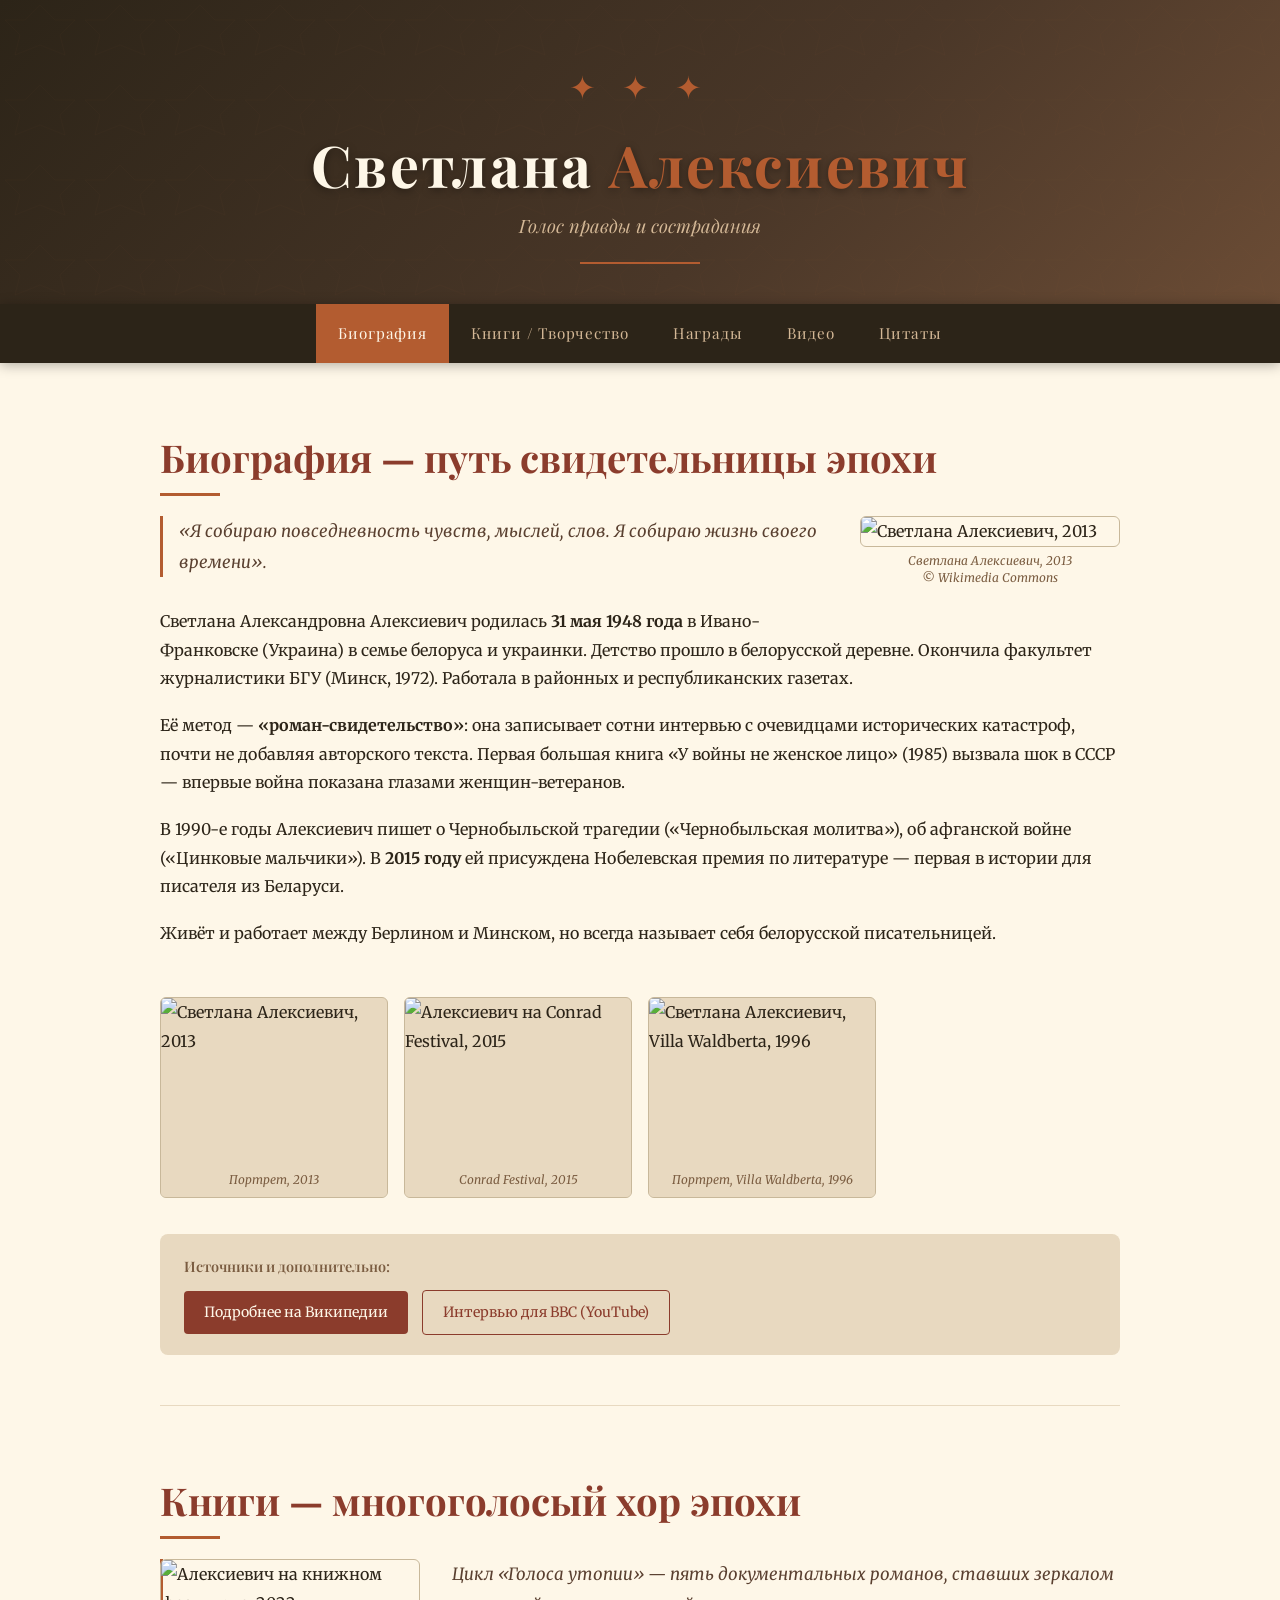
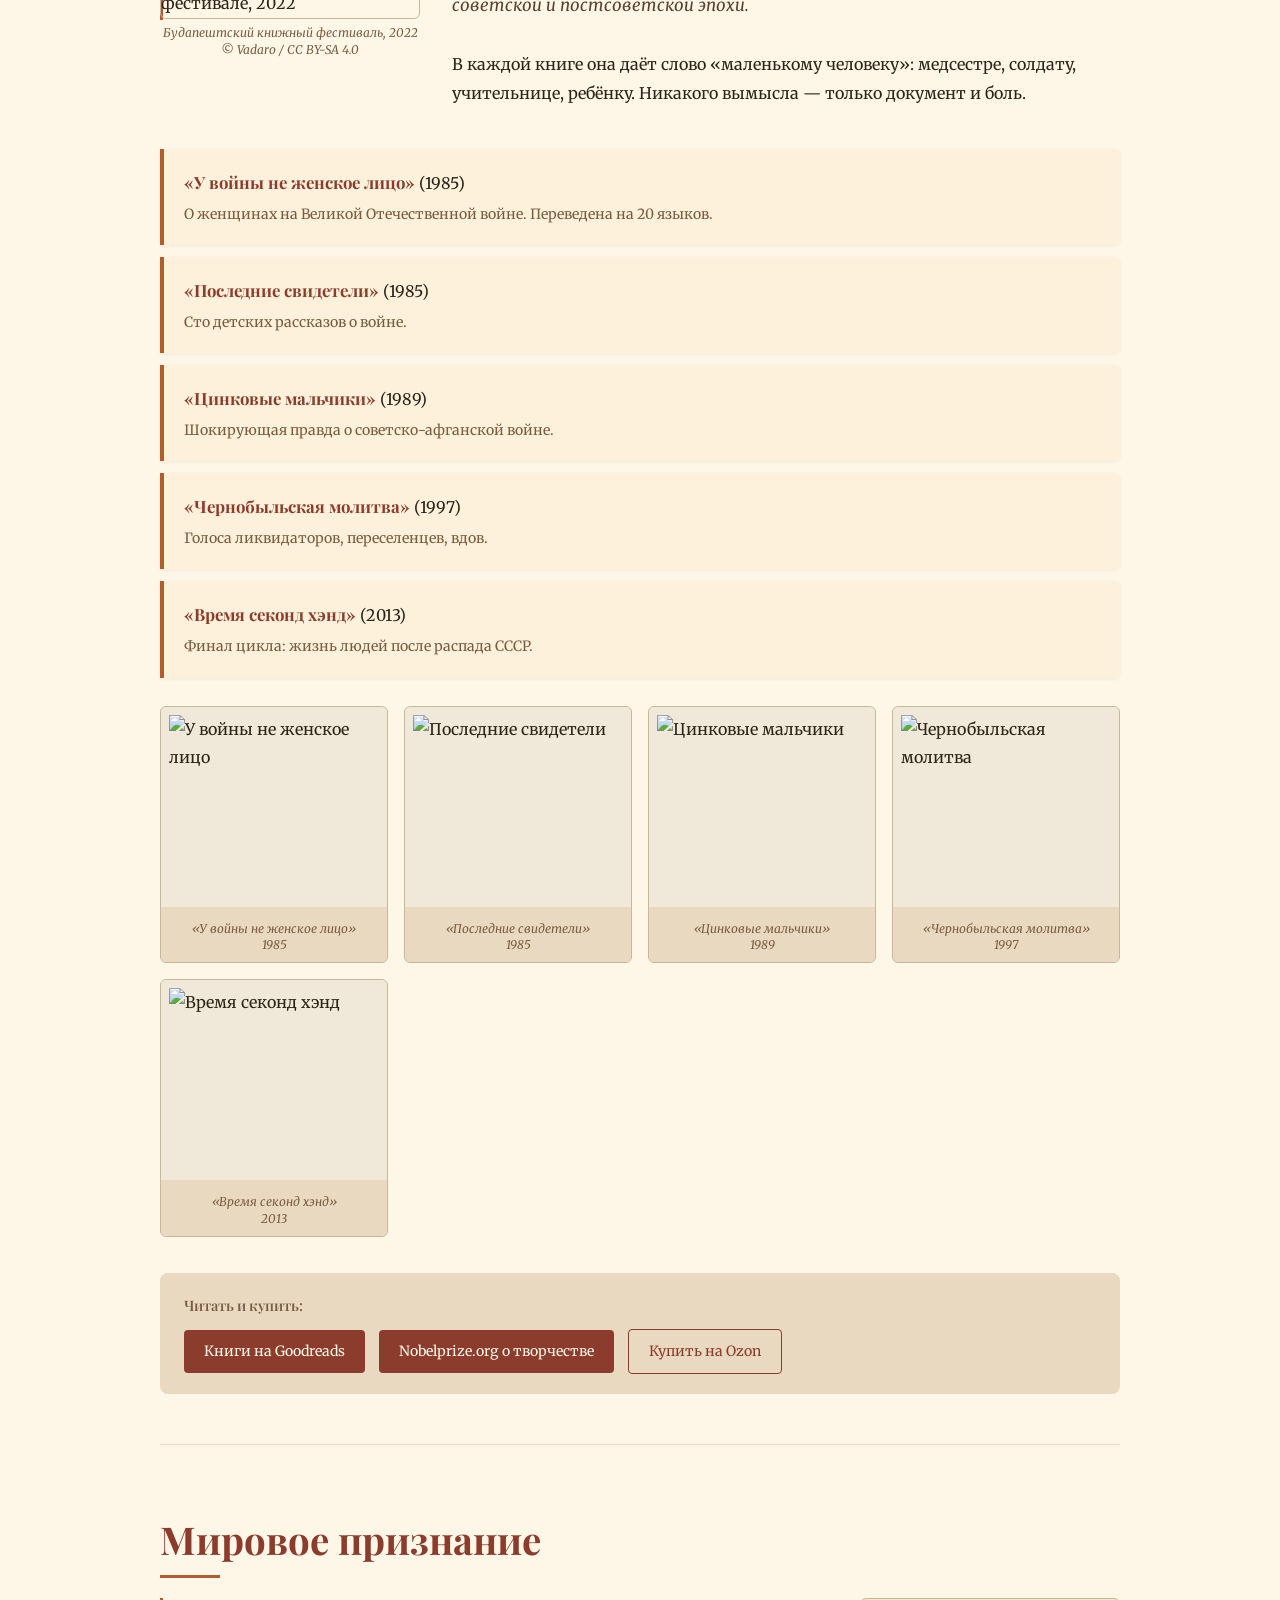
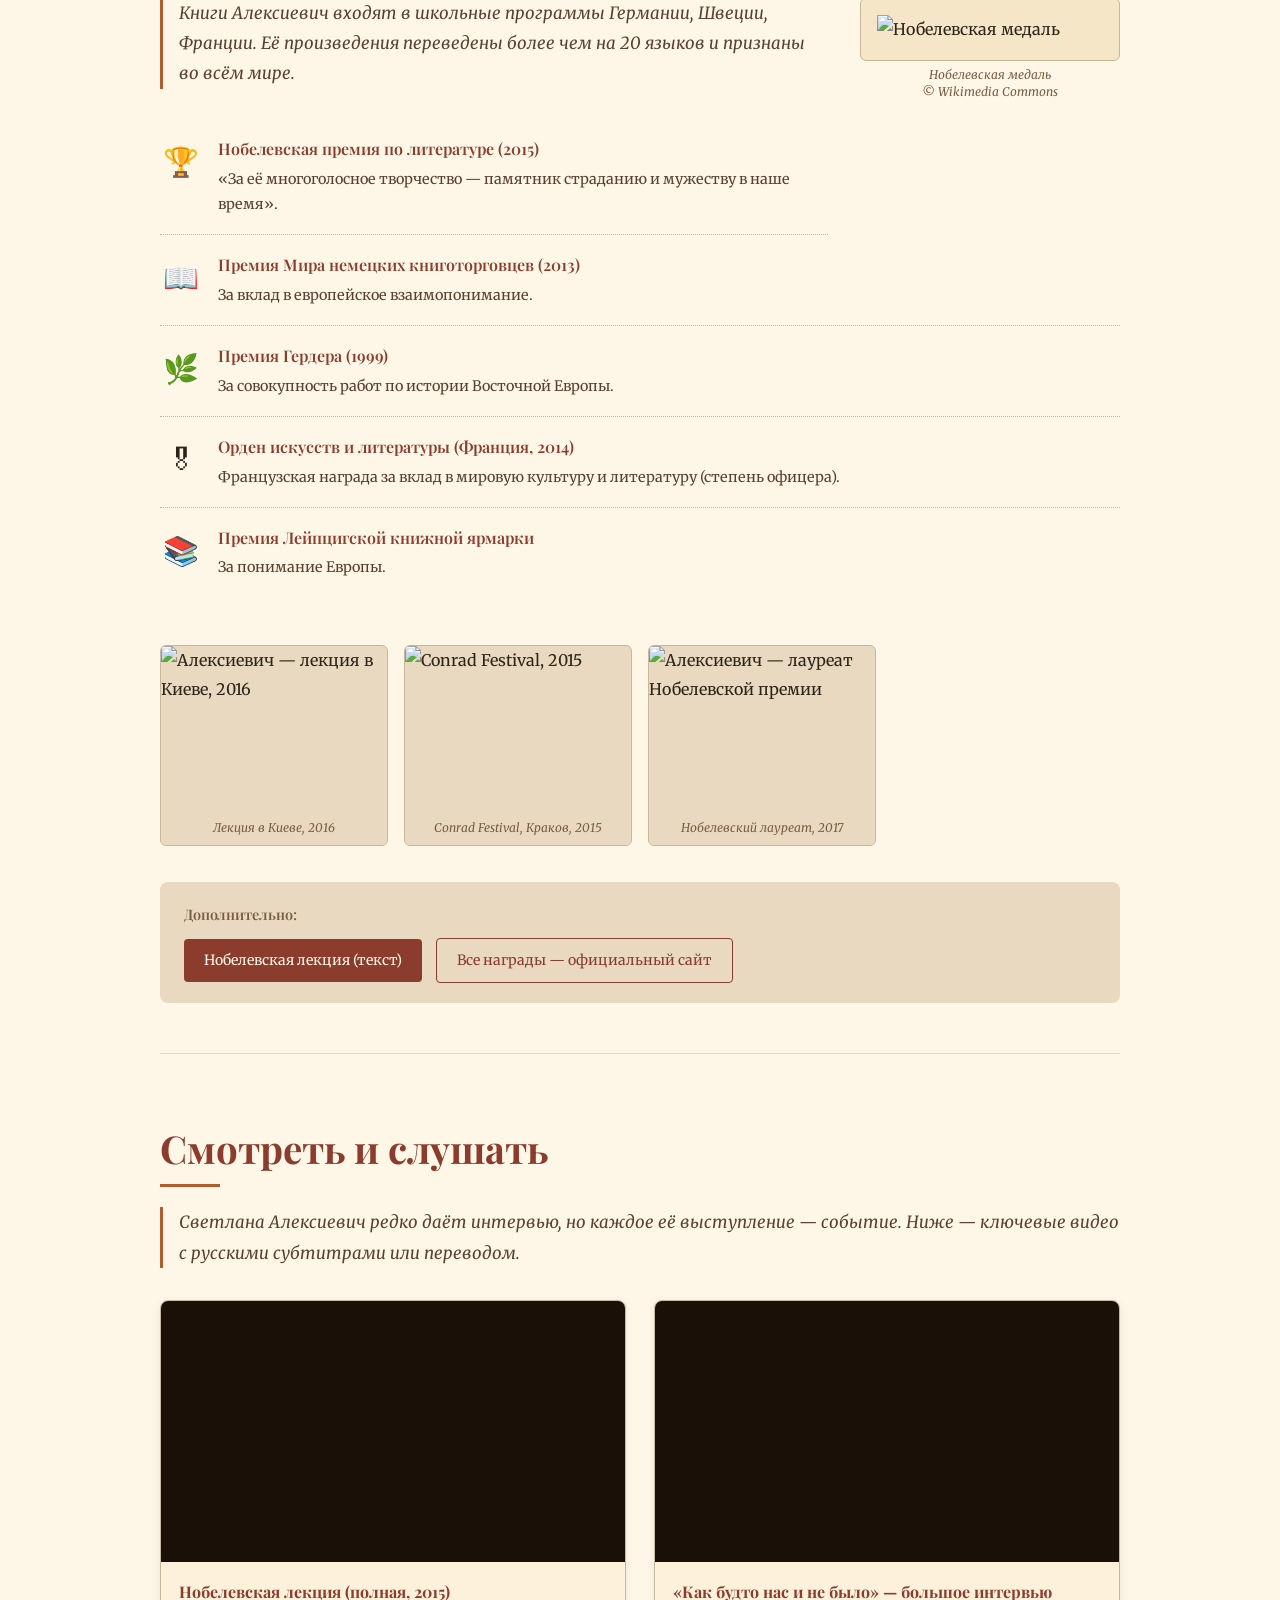
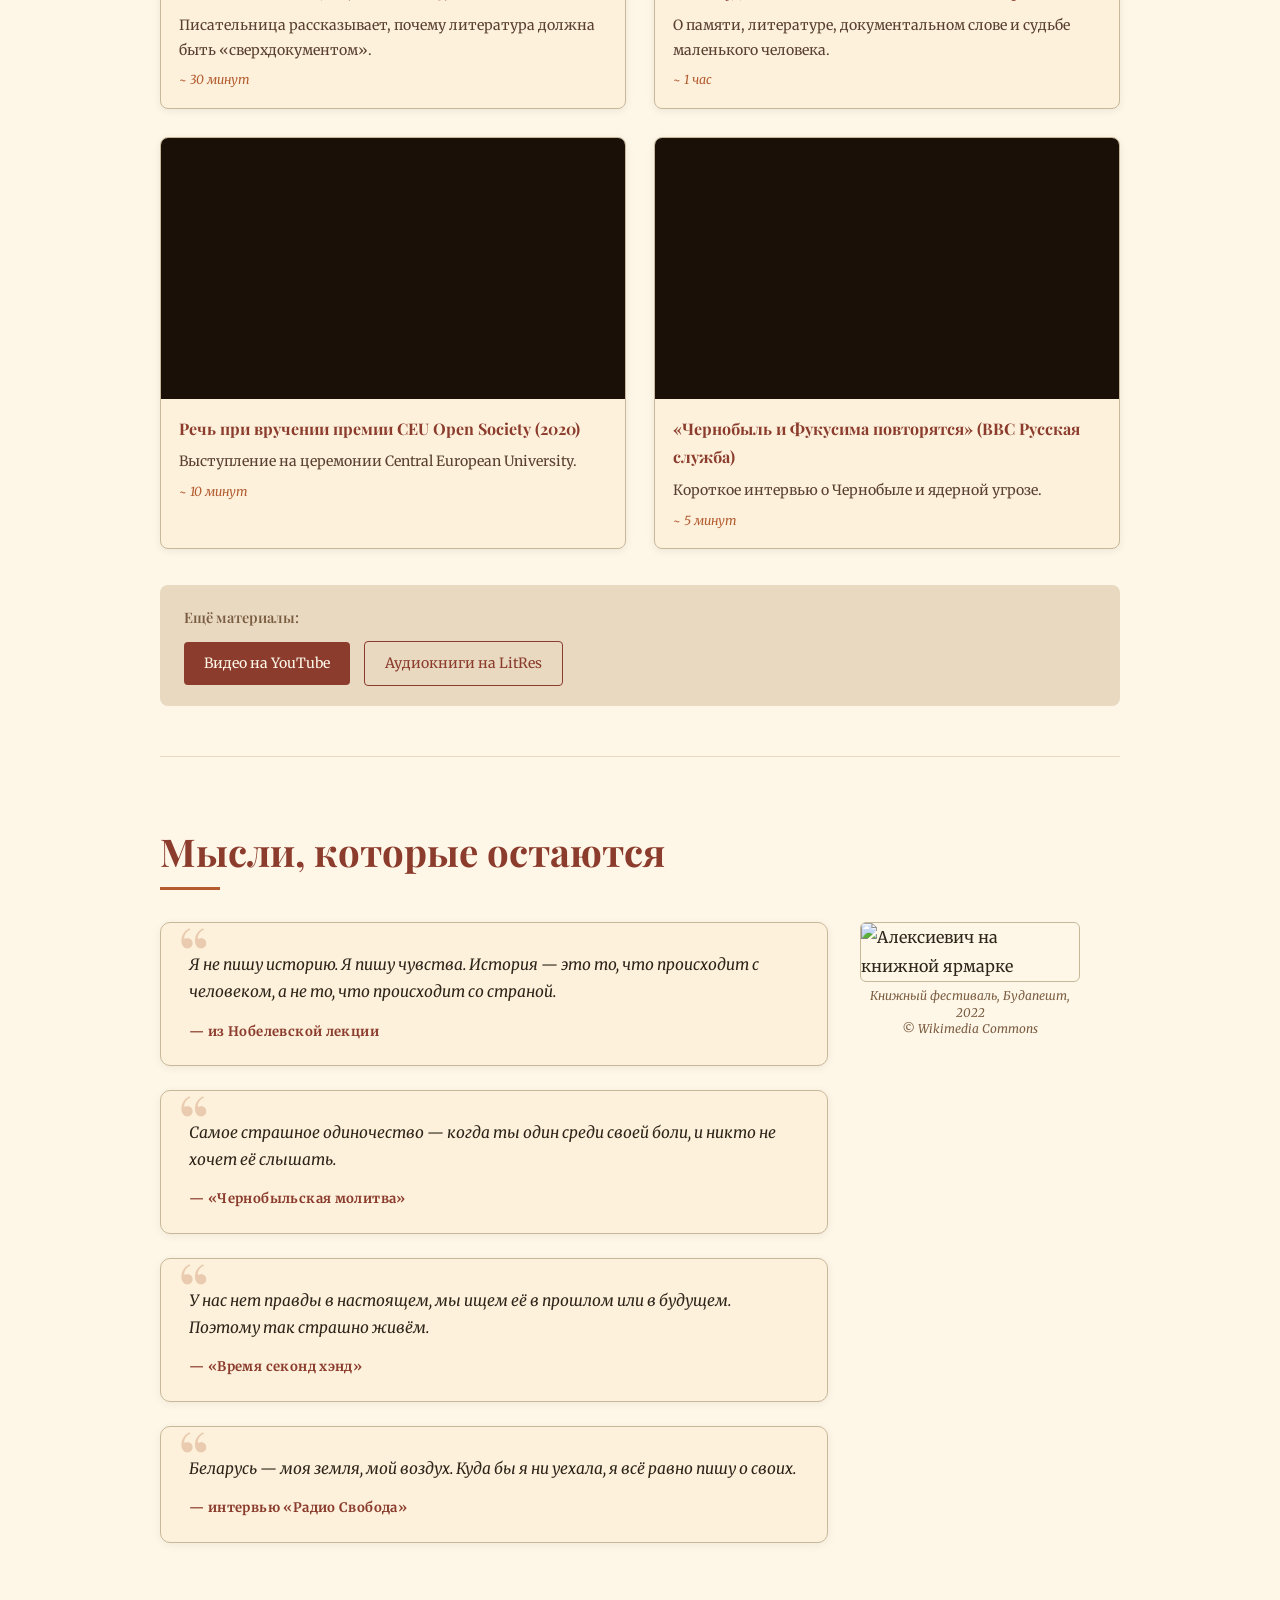
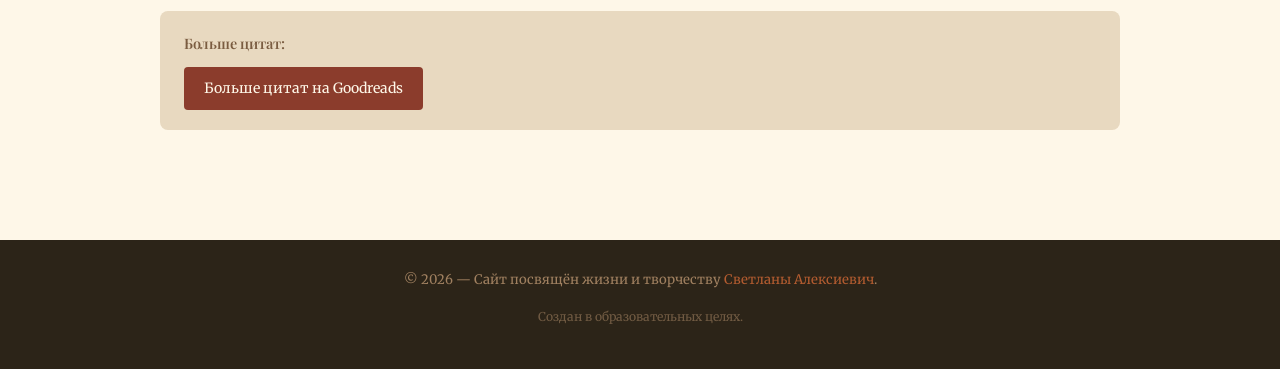
==== commit 8e0d9ea8: "Update index.html" ====
--- a/index.html
+++ b/index.html
@@ -504,9 +504,9 @@
       </div>
       <div class="gallery-item">
         <figure>
-          <img src="https://upload.wikimedia.org/wikipedia/commons/e/e8/Swetlana_Alexijewitsch_2013_%28cropped%29.jpg"
-               alt="Светлана Алексиевич, 2013" loading="lazy">
-          <figcaption>Портрет крупным планом, 2013</figcaption>
+          <img src="https://upload.wikimedia.org/wikipedia/commons/7/7e/FM-2019-1-3-6-194_Niggl-Radloff-B-Portrait-Villa-Waldberta-ONLINE.jpg"
+               alt="Светлана Алексиевич, Villa Waldberta, 1996" loading="lazy">
+          <figcaption>Портрет, Villa Waldberta, 1996</figcaption>
         </figure>
       </div>
     </div>
@@ -853,3 +853,4 @@
 
 </body>
 </html>
+
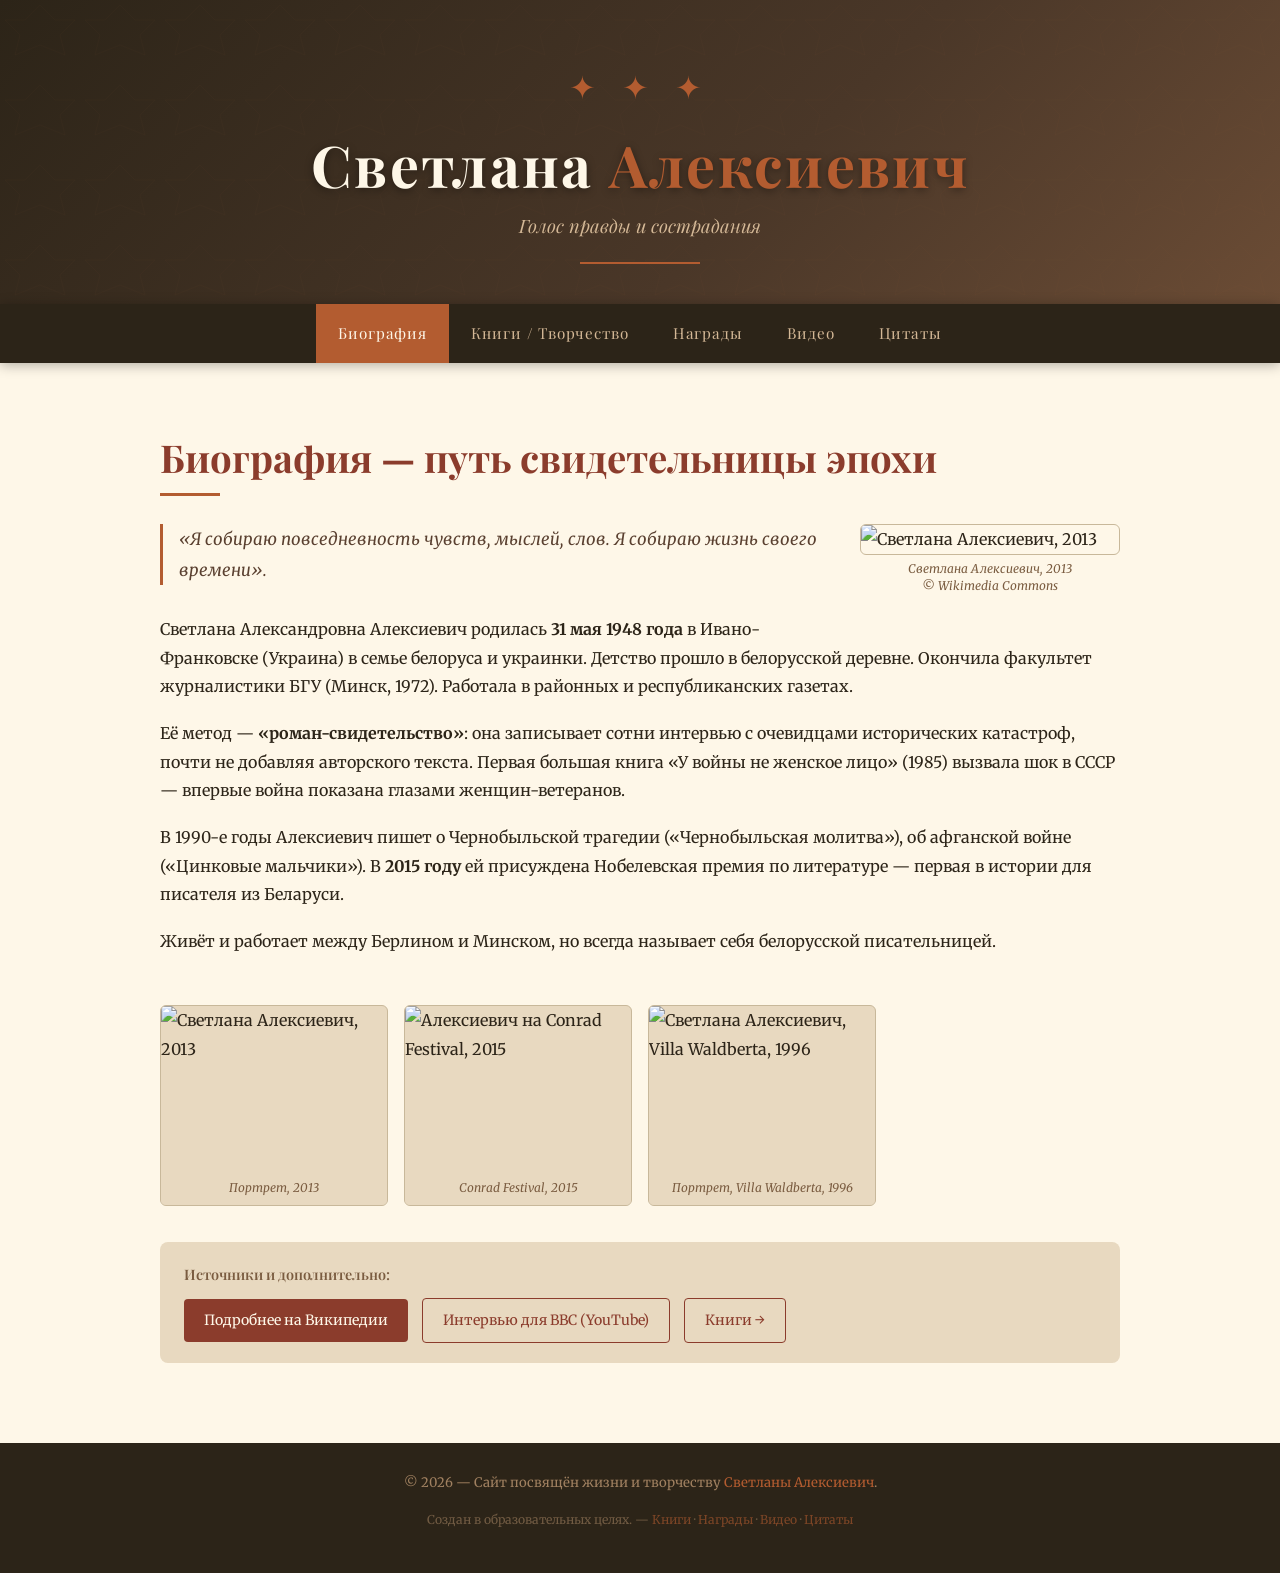
==== commit d52cfb19: "Add files via upload" ====
--- a/index.html
+++ b/index.html
@@ -3,854 +3,106 @@
 <head>
   <meta charset="UTF-8">
   <meta name="viewport" content="width=device-width, initial-scale=1.0">
-  <title>Светлана Алексиевич — Голос правды и сострадания</title>
+  <title>Светлана Алексиевич — Биография</title>
   <link href="https://fonts.googleapis.com/css2?family=Playfair+Display:ital,wght@0,400;0,600;0,700;1,400&family=Merriweather:ital,wght@0,300;0,400;0,700;1,300&display=swap" rel="stylesheet">
-  <style>
-    *, *::before, *::after { box-sizing: border-box; margin: 0; padding: 0; }
-
-    :root {
-      --bg:       #fef7e8;
-      --text:     #2c2418;
-      --accent:   #b35c30;
-      --accent2:  #8b3c2c;
-      --soft:     #e8d9c0;
-      --card-bg:  #fdf1dc;
-    }
-
-    html { scroll-behavior: smooth; }
-
-    body {
-      background: var(--bg);
-      color: var(--text);
-      font-family: 'Merriweather', Georgia, serif;
-      font-size: 16px;
-      line-height: 1.8;
-    }
-
-    /* ── HEADER ── */
-    header {
-      background: linear-gradient(135deg, #2c2418 0%, #4a3728 60%, #6b4c35 100%);
-      color: var(--bg);
-      text-align: center;
-      padding: 60px 20px 40px;
-      position: relative;
-      overflow: hidden;
-    }
-    header::before {
-      content: '';
-      position: absolute;
-      inset: 0;
-      background: url("data:image/svg+xml,%3Csvg xmlns='http://www.w3.org/2000/svg' width='80' height='80'%3E%3Cpath d='M40 5 L55 20 L75 20 L60 35 L65 55 L40 45 L15 55 L20 35 L5 20 L25 20 Z' fill='none' stroke='%23b35c30' stroke-width='0.5' opacity='0.15'/%3E%3C/svg%3E") repeat;
-      opacity: 0.4;
-    }
-    .ornament {
-      font-size: 2rem;
-      color: var(--accent);
-      letter-spacing: 0.3em;
-      margin-bottom: 12px;
-      position: relative;
-    }
-    header h1 {
-      font-family: 'Playfair Display', serif;
-      font-size: clamp(2rem, 5vw, 3.6rem);
-      font-weight: 700;
-      letter-spacing: 0.04em;
-      line-height: 1.2;
-      position: relative;
-      text-shadow: 0 2px 8px rgba(0,0,0,0.4);
-    }
-    header h1 span { color: var(--accent); }
-    .subtitle {
-      font-family: 'Playfair Display', serif;
-      font-style: italic;
-      font-size: 1.15rem;
-      color: #d4b896;
-      margin-top: 10px;
-      position: relative;
-    }
-    .header-line {
-      width: 120px;
-      height: 2px;
-      background: var(--accent);
-      margin: 18px auto 0;
-      position: relative;
-    }
-
-    /* ── NAV ── */
-    nav {
-      background: var(--text);
-      position: sticky;
-      top: 0;
-      z-index: 100;
-      box-shadow: 0 2px 12px rgba(0,0,0,0.3);
-    }
-    nav ul {
-      display: flex;
-      justify-content: center;
-      flex-wrap: wrap;
-      list-style: none;
-      max-width: 1000px;
-      margin: 0 auto;
-    }
-    nav ul li a {
-      display: block;
-      padding: 16px 22px;
-      color: #d4b896;
-      text-decoration: none;
-      font-family: 'Playfair Display', serif;
-      font-size: 0.95rem;
-      letter-spacing: 0.06em;
-      transition: color 0.2s, background 0.2s;
-    }
-    nav ul li a:hover, nav ul li a.active {
-      color: var(--bg);
-      background: var(--accent);
-    }
-
-    /* ── MAIN ── */
-    main { max-width: 1000px; margin: 0 auto; padding: 0 20px 60px; }
-
-    /* ── SECTION ── */
-    section {
-      padding: 70px 0 50px;
-      border-bottom: 1px solid var(--soft);
-    }
-    section:last-child { border-bottom: none; }
-
-    .section-title {
-      font-family: 'Playfair Display', serif;
-      font-size: clamp(1.6rem, 3vw, 2.4rem);
-      font-weight: 700;
-      color: var(--accent2);
-      margin-bottom: 8px;
-      line-height: 1.25;
-    }
-    .section-title::after {
-      content: '';
-      display: block;
-      width: 60px;
-      height: 3px;
-      background: var(--accent);
-      margin-top: 12px;
-    }
-
-    .lead {
-      font-style: italic;
-      color: #5a4030;
-      margin: 20px 0 30px;
-      font-size: 1.05rem;
-      border-left: 3px solid var(--accent);
-      padding-left: 16px;
-    }
-
-    p { margin-bottom: 1.1em; }
-
-    /* ── IMAGE FLOAT ── */
-    .img-float-right {
-      float: right;
-      margin: 0 0 24px 32px;
-      max-width: 260px;
-      width: 100%;
-    }
-    .img-float-left {
-      float: left;
-      margin: 0 32px 24px 0;
-      max-width: 260px;
-      width: 100%;
-    }
-    .img-placeholder {
-      background: var(--soft);
-      border: 1px solid #c8b89a;
-      border-radius: 6px;
-      padding: 20px;
-      text-align: center;
-      font-size: 0.82rem;
-      color: #7a5c40;
-      line-height: 1.5;
-    }
-    .img-placeholder .icon { font-size: 2.4rem; display: block; margin-bottom: 8px; }
-    .clearfix::after { content: ''; display: table; clear: both; }
-
-    /* ── GALLERY ── */
-    .gallery {
-      display: grid;
-      grid-template-columns: repeat(auto-fill, minmax(180px, 1fr));
-      gap: 16px;
-      margin: 28px 0;
-    }
-    .gallery-item {
-      background: var(--soft);
-      border-radius: 6px;
-      overflow: hidden;
-      border: 1px solid #c8b89a;
-    }
-    .gallery-item .img-placeholder { border-radius: 0; border: none; }
-
-    /* ── BOOK LIST ── */
-    .book-list { list-style: none; margin: 24px 0; }
-    .book-list li {
-      padding: 18px 20px;
-      margin-bottom: 12px;
-      background: var(--card-bg);
-      border-left: 4px solid var(--accent);
-      border-radius: 0 6px 6px 0;
-      box-shadow: 0 1px 4px rgba(0,0,0,0.06);
-    }
-    .book-list li strong {
-      font-family: 'Playfair Display', serif;
-      font-size: 1.05rem;
-      color: var(--accent2);
-    }
-    .book-list li .book-note {
-      font-size: 0.88rem;
-      color: #7a5c40;
-      margin-top: 4px;
-    }
-
-    /* ── REAL IMAGES ── */
-    .img-float-right figure,
-    .img-float-left figure { margin: 0; }
-    .img-float-right img,
-    .img-float-left img {
-      width: 100%;
-      border-radius: 6px;
-      border: 1px solid #c8b89a;
-      display: block;
-      object-fit: cover;
-    }
-    .gallery-item img {
-      width: 100%;
-      height: 160px;
-      object-fit: cover;
-      object-position: top;
-      display: block;
-    }
-    .gallery-item.book-cover img {
-      height: 200px;
-      object-fit: contain;
-      background: #f0e8d8;
-      padding: 8px;
-    }
-    figcaption {
-      font-size: 0.75rem;
-      color: #7a5c40;
-      text-align: center;
-      margin-top: 6px;
-      font-style: italic;
-      line-height: 1.4;
-    }
-    .gallery-item figcaption {
-      padding: 8px 10px;
-      background: var(--soft);
-    }
-
-    /* ── AWARD LIST ── */
-    .award-list { list-style: none; margin: 24px 0; }
-    .award-list li {
-      display: flex;
-      gap: 16px;
-      align-items: flex-start;
-      padding: 16px 0;
-      border-bottom: 1px dotted #c8b89a;
-    }
-    .award-list li:last-child { border-bottom: none; }
-    .award-icon {
-      font-size: 1.8rem;
-      min-width: 42px;
-      text-align: center;
-      padding-top: 2px;
-    }
-    .award-title {
-      font-family: 'Playfair Display', serif;
-      font-weight: 600;
-      color: var(--accent2);
-    }
-    .award-desc { font-size: 0.9rem; color: #5a4030; margin-top: 3px; }
-
-    /* ── VIDEO GRID ── */
-    .video-grid {
-      display: grid;
-      grid-template-columns: repeat(auto-fill, minmax(440px, 1fr));
-      gap: 28px;
-      margin: 32px 0;
-    }
-    .video-card {
-      background: var(--card-bg);
-      border-radius: 8px;
-      overflow: hidden;
-      border: 1px solid #c8b89a;
-      box-shadow: 0 2px 8px rgba(0,0,0,0.07);
-    }
-    .video-card .video-wrap {
-      position: relative;
-      padding-bottom: 56.25%;
-      height: 0;
-      overflow: hidden;
-      background: #1a1008;
-    }
-    .video-card .video-wrap iframe {
-      position: absolute;
-      top: 0; left: 0;
-      width: 100%; height: 100%;
-      border: none;
-    }
-    .video-card .video-info {
-      padding: 16px 18px;
-    }
-    .video-card .video-info h3 {
-      font-family: 'Playfair Display', serif;
-      font-size: 1rem;
-      color: var(--accent2);
-      margin-bottom: 6px;
-    }
-    .video-card .video-info p {
-      font-size: 0.88rem;
-      color: #5a4030;
-      margin: 0;
-    }
-    .video-card .video-info .duration {
-      font-size: 0.78rem;
-      color: var(--accent);
-      font-style: italic;
-      margin-top: 6px;
-    }
-
-    /* ── QUOTES ── */
-    .quotes-grid {
-      display: grid;
-      grid-template-columns: repeat(auto-fill, minmax(420px, 1fr));
-      gap: 24px;
-      margin: 32px 0;
-    }
-    .quote-card {
-      background: var(--card-bg);
-      border-radius: 10px;
-      padding: 28px 28px 22px;
-      position: relative;
-      border: 1px solid #c8b89a;
-      box-shadow: 0 2px 10px rgba(0,0,0,0.06);
-    }
-    .quote-card::before {
-      content: '\201C';
-      font-family: 'Playfair Display', serif;
-      font-size: 5rem;
-      color: var(--accent);
-      opacity: 0.25;
-      position: absolute;
-      top: -10px;
-      left: 16px;
-      line-height: 1;
-    }
-    .quote-card blockquote {
-      font-style: italic;
-      font-size: 0.97rem;
-      line-height: 1.75;
-      color: var(--text);
-      position: relative;
-      z-index: 1;
-    }
-    .quote-card cite {
-      display: block;
-      margin-top: 14px;
-      font-size: 0.82rem;
-      color: var(--accent2);
-      font-style: normal;
-      font-weight: 700;
-      letter-spacing: 0.03em;
-    }
-
-    /* ── LINKS BLOCK ── */
-    .links-block {
-      margin-top: 36px;
-      padding: 20px 24px;
-      background: var(--soft);
-      border-radius: 8px;
-      display: flex;
-      flex-wrap: wrap;
-      gap: 14px;
-      align-items: center;
-    }
-    .links-block .links-label {
-      font-family: 'Playfair Display', serif;
-      font-size: 0.9rem;
-      color: #7a5c40;
-      font-weight: 600;
-      width: 100%;
-      margin-bottom: -4px;
-    }
-    .link-btn {
-      display: inline-block;
-      padding: 9px 20px;
-      background: var(--accent2);
-      color: var(--bg);
-      text-decoration: none;
-      border-radius: 4px;
-      font-size: 0.88rem;
-      font-family: 'Merriweather', serif;
-      transition: background 0.2s, transform 0.15s;
-    }
-    .link-btn:hover {
-      background: var(--accent);
-      transform: translateY(-1px);
-    }
-    .link-btn.outline {
-      background: transparent;
-      color: var(--accent2);
-      border: 1.5px solid var(--accent2);
-    }
-    .link-btn.outline:hover {
-      background: var(--accent2);
-      color: var(--bg);
-    }
-
-    /* ── FOOTER ── */
-    footer {
-      background: var(--text);
-      color: #a08060;
-      text-align: center;
-      padding: 28px 20px;
-      font-size: 0.82rem;
-    }
-    footer span { color: var(--accent); }
-
-    /* ── RESPONSIVE ── */
-    @media (max-width: 680px) {
-      .img-float-right, .img-float-left {
-        float: none;
-        max-width: 100%;
-        margin: 0 0 20px 0;
-      }
-      .video-grid { grid-template-columns: 1fr; }
-      .quotes-grid { grid-template-columns: 1fr; }
-      nav ul li a { padding: 12px 14px; font-size: 0.82rem; }
-    }
-  </style>
+  <link rel="stylesheet" href="css/style.css">
 </head>
 <body>
 
-<!-- ══════════════ HEADER ══════════════ -->
 <header>
   <div class="ornament">✦ ✦ ✦</div>
-  <h1>Светлана <span>Алексиевич</span></h1>
+  <h1><a href="index.html">Светлана <span>Алексиевич</span></a></h1>
   <p class="subtitle">Голос правды и сострадания</p>
   <div class="header-line"></div>
 </header>
 
-<!-- ══════════════ NAV ══════════════ -->
 <nav>
   <ul>
-    <li><a href="#bio">Биография</a></li>
-    <li><a href="#books">Книги / Творчество</a></li>
-    <li><a href="#awards">Награды</a></li>
-    <li><a href="#video">Видео</a></li>
-    <li><a href="#quotes">Цитаты</a></li>
+    <li><a href="index.html" class="active">Биография</a></li>
+    <li><a href="books.html">Книги / Творчество</a></li>
+    <li><a href="awards.html">Награды</a></li>
+    <li><a href="video.html">Видео</a></li>
+    <li><a href="quotes.html">Цитаты</a></li>
   </ul>
 </nav>
 
-<!-- ══════════════ MAIN ══════════════ -->
 <main>
+  <h2 class="section-title">Биография — путь свидетельницы эпохи</h2>
 
-  <!-- ── СТРАНИЦА 1. БИОГРАФИЯ ── -->
-  <section id="bio">
-    <h2 class="section-title">Биография — путь свидетельницы эпохи</h2>
-
-    <div class="clearfix">
-      <div class="img-float-right">
-        <figure>
-          <img src="https://upload.wikimedia.org/wikipedia/commons/8/80/Swetlana_Alexijewitsch_2013.jpg"
-               alt="Светлана Алексиевич, 2013" loading="lazy">
-          <figcaption>Светлана Алексиевич, 2013<br>© Wikimedia Commons</figcaption>
-        </figure>
-      </div>
-
-      <p class="lead">
-        «Я собираю повседневность чувств, мыслей, слов. Я собираю жизнь своего времени».
-      </p>
-
-      <p>
-        Светлана Александровна Алексиевич родилась <strong>31 мая 1948 года</strong> в Ивано-Франковске (Украина)
-        в семье белоруса и украинки. Детство прошло в белорусской деревне. Окончила факультет журналистики
-        БГУ (Минск, 1972). Работала в районных и республиканских газетах.
-      </p>
-      <p>
-        Её метод — <strong>«роман-свидетельство»</strong>: она записывает сотни интервью с очевидцами
-        исторических катастроф, почти не добавляя авторского текста. Первая большая книга
-        «У войны не женское лицо» (1985) вызвала шок в СССР — впервые война показана глазами женщин-ветеранов.
-      </p>
-      <p>
-        В 1990-е годы Алексиевич пишет о Чернобыльской трагедии («Чернобыльская молитва»), об афганской войне
-        («Цинковые мальчики»). В <strong>2015 году</strong> ей присуждена Нобелевская премия по литературе —
-        первая в истории для писателя из Беларуси.
-      </p>
-      <p>
-        Живёт и работает между Берлином и Минском, но всегда называет себя белорусской писательницей.
-      </p>
+  <div class="clearfix">
+    <div class="img-float-right">
+      <figure>
+        <img src="https://upload.wikimedia.org/wikipedia/commons/8/80/Swetlana_Alexijewitsch_2013.jpg"
+             alt="Светлана Алексиевич, 2013" loading="lazy">
+        <figcaption>Светлана Алексиевич, 2013<br>© Wikimedia Commons</figcaption>
+      </figure>
     </div>
 
-    <div class="gallery" style="margin-top:32px;">
-      <div class="gallery-item">
-        <figure>
-          <img src="https://upload.wikimedia.org/wikipedia/commons/8/80/Swetlana_Alexijewitsch_2013.jpg"
-               alt="Светлана Алексиевич, 2013" loading="lazy">
-          <figcaption>Портрет, 2013</figcaption>
-        </figure>
-      </div>
-      <div class="gallery-item">
-        <figure>
-          <img src="https://upload.wikimedia.org/wikipedia/commons/5/5b/Svetlana_Alexievich_%40_Conrad_Festival_2015_%2822126888520%29.jpg"
-               alt="Алексиевич на Conrad Festival, 2015" loading="lazy">
-          <figcaption>Conrad Festival, 2015</figcaption>
-        </figure>
-      </div>
-      <div class="gallery-item">
-        <figure>
-          <img src="https://upload.wikimedia.org/wikipedia/commons/7/7e/FM-2019-1-3-6-194_Niggl-Radloff-B-Portrait-Villa-Waldberta-ONLINE.jpg"
-               alt="Светлана Алексиевич, Villa Waldberta, 1996" loading="lazy">
-          <figcaption>Портрет, Villa Waldberta, 1996</figcaption>
-        </figure>
-      </div>
-    </div>
-
-    <div class="links-block">
-      <span class="links-label">Источники и дополнительно:</span>
-      <a href="https://ru.wikipedia.org/wiki/%D0%90%D0%BB%D0%B5%D0%BA%D1%81%D0%B8%D0%B5%D0%B2%D0%B8%D1%87,_%D0%A1%D0%B2%D0%B5%D1%82%D0%BB%D0%B0%D0%BD%D0%B0_%D0%90%D0%BB%D0%B5%D0%BA%D1%81%D0%B0%D0%BD%D0%B4%D1%80%D0%BE%D0%B2%D0%BD%D0%B0" target="_blank" class="link-btn">Подробнее на Википедии</a>
-      <a href="https://www.youtube.com/watch?v=2_AQas_wal8" target="_blank" class="link-btn outline">Интервью для BBC (YouTube)</a>
-    </div>
-  </section>
-
-  <!-- ── СТРАНИЦА 2. КНИГИ ── -->
-  <section id="books">
-    <h2 class="section-title">Книги — многоголосый хор эпохи</h2>
-
-    <div class="clearfix">
-      <div class="img-float-left">
-        <figure>
-          <img src="https://upload.wikimedia.org/wikipedia/commons/a/a3/Svetlana_Alexievich-2022.jpg"
-               alt="Алексиевич на книжном фестивале, 2022" loading="lazy">
-          <figcaption>Будапештский книжный фестиваль, 2022<br>© Vadaro / CC BY-SA 4.0</figcaption>
-        </figure>
-      </div>
-
-      <p class="lead">
-        Цикл «Голоса утопии» — пять документальных романов, ставших зеркалом советской и постсоветской эпохи.
-      </p>
-
-      <p>
-        В каждой книге она даёт слово «маленькому человеку»: медсестре, солдату, учительнице, ребёнку.
-        Никакого вымысла — только документ и боль.
-      </p>
-    </div>
-
-    <ul class="book-list">
-      <li>
-        <strong>«У войны не женское лицо»</strong> (1985)
-        <div class="book-note">О женщинах на Великой Отечественной войне. Переведена на 20 языков.</div>
-      </li>
-      <li>
-        <strong>«Последние свидетели»</strong> (1985)
-        <div class="book-note">Сто детских рассказов о войне.</div>
-      </li>
-      <li>
-        <strong>«Цинковые мальчики»</strong> (1989)
-        <div class="book-note">Шокирующая правда о советско-афганской войне.</div>
-      </li>
-      <li>
-        <strong>«Чернобыльская молитва»</strong> (1997)
-        <div class="book-note">Голоса ликвидаторов, переселенцев, вдов.</div>
-      </li>
-      <li>
-        <strong>«Время секонд хэнд»</strong> (2013)
-        <div class="book-note">Финал цикла: жизнь людей после распада СССР.</div>
-      </li>
-    </ul>
-
-    <div class="gallery">
-      <div class="gallery-item book-cover">
-        <figure>
-          <img src="https://covers.openlibrary.org/b/id/12549595-L.jpg"
-               alt="У войны не женское лицо" loading="lazy">
-          <figcaption>«У войны не женское лицо»<br>1985</figcaption>
-        </figure>
-      </div>
-      <div class="gallery-item book-cover">
-        <figure>
-          <img src="https://covers.openlibrary.org/b/id/7444954-L.jpg"
-               alt="Последние свидетели" loading="lazy">
-          <figcaption>«Последние свидетели»<br>1985</figcaption>
-        </figure>
-      </div>
-      <div class="gallery-item book-cover">
-        <figure>
-          <img src="https://covers.openlibrary.org/b/id/10818860-L.jpg"
-               alt="Цинковые мальчики" loading="lazy">
-          <figcaption>«Цинковые мальчики»<br>1989</figcaption>
-        </figure>
-      </div>
-      <div class="gallery-item book-cover">
-        <figure>
-          <img src="https://covers.openlibrary.org/b/id/9310554-L.jpg"
-               alt="Чернобыльская молитва" loading="lazy">
-          <figcaption>«Чернобыльская молитва»<br>1997</figcaption>
-        </figure>
-      </div>
-      <div class="gallery-item book-cover">
-        <figure>
-          <img src="https://covers.openlibrary.org/b/id/14341222-L.jpg"
-               alt="Время секонд хэнд" loading="lazy">
-          <figcaption>«Время секонд хэнд»<br>2013</figcaption>
-        </figure>
-      </div>
-    </div>
-
-    <div class="links-block">
-      <span class="links-label">Читать и купить:</span>
-      <a href="https://www.goodreads.com/author/show/19003531.Svetlana_Alexievich" target="_blank" class="link-btn">Книги на Goodreads</a>
-      <a href="https://www.nobelprize.org/prizes/literature/2015/alexievich/facts/" target="_blank" class="link-btn">Nobelprize.org о творчестве</a>
-      <a href="https://www.ozon.ru/search/?text=%D0%90%D0%BB%D0%B5%D0%BA%D1%81%D0%B8%D0%B5%D0%B2%D0%B8%D1%87" target="_blank" class="link-btn outline">Купить на Ozon</a>
-    </div>
-  </section>
-
-  <!-- ── СТРАНИЦА 3. НАГРАДЫ ── -->
-  <section id="awards">
-    <h2 class="section-title">Мировое признание</h2>
-
-    <div class="clearfix">
-      <div class="img-float-right">
-        <figure>
-          <img src="https://upload.wikimedia.org/wikipedia/commons/3/32/Nobel_prize_medal.svg"
-               alt="Нобелевская медаль" loading="lazy" style="background:#f5e6c8;padding:16px;">
-          <figcaption>Нобелевская медаль<br>© Wikimedia Commons</figcaption>
-        </figure>
-      </div>
-
-      <p class="lead">
-        Книги Алексиевич входят в школьные программы Германии, Швеции, Франции.
-        Её произведения переведены более чем на 20 языков и признаны во всём мире.
-      </p>
-
-      <ul class="award-list">
-        <li>
-          <div class="award-icon">🏆</div>
-          <div>
-            <div class="award-title">Нобелевская премия по литературе (2015)</div>
-            <div class="award-desc">«За её многоголосное творчество — памятник страданию и мужеству в наше время».</div>
-          </div>
-        </li>
-        <li>
-          <div class="award-icon">📖</div>
-          <div>
-            <div class="award-title">Премия Мира немецких книготорговцев (2013)</div>
-            <div class="award-desc">За вклад в европейское взаимопонимание.</div>
-          </div>
-        </li>
-        <li>
-          <div class="award-icon">🌿</div>
-          <div>
-            <div class="award-title">Премия Гердера (1999)</div>
-            <div class="award-desc">За совокупность работ по истории Восточной Европы.</div>
-          </div>
-        </li>
-        <li>
-          <div class="award-icon">🎖</div>
-          <div>
-            <div class="award-title">Орден искусств и литературы (Франция, 2014)</div>
-            <div class="award-desc">Французская награда за вклад в мировую культуру и литературу (степень офицера).</div>
-          </div>
-        </li>
-        <li>
-          <div class="award-icon">📚</div>
-          <div>
-            <div class="award-title">Премия Лейпцигской книжной ярмарки</div>
-            <div class="award-desc">За понимание Европы.</div>
-          </div>
-        </li>
-      </ul>
-    </div>
-
-    <div class="gallery" style="margin-top:24px;">
-      <div class="gallery-item">
-        <figure>
-          <img src="https://upload.wikimedia.org/wikipedia/commons/2/2e/%D0%A1%D0%B2%D1%96%D1%82%D0%BB%D0%B0%D0%BD%D0%B0_%D0%90%D0%BB%D0%B5%D0%BA%D1%81%D1%96%D1%94%D0%B2%D0%B8%D1%87_%28%D0%9A%D0%B8%D1%97%D0%B2%2C_2016%29_01.JPG"
-               alt="Алексиевич — лекция в Киеве, 2016" loading="lazy">
-          <figcaption>Лекция в Киеве, 2016</figcaption>
-        </figure>
-      </div>
-      <div class="gallery-item">
-        <figure>
-          <img src="https://upload.wikimedia.org/wikipedia/commons/5/5b/Svetlana_Alexievich_%40_Conrad_Festival_2015_%2822126888520%29.jpg"
-               alt="Conrad Festival, 2015" loading="lazy">
-          <figcaption>Conrad Festival, Краков, 2015</figcaption>
-        </figure>
-      </div>
-      <div class="gallery-item">
-        <figure>
-          <img src="https://upload.wikimedia.org/wikipedia/commons/0/01/Tschabuschnig_Swetlana_Alexijewitsch-Literaturnobelpreistraegerin.jpg"
-               alt="Алексиевич — лауреат Нобелевской премии" loading="lazy">
-          <figcaption>Нобелевский лауреат, 2017</figcaption>
-        </figure>
-      </div>
-    </div>
-
-    <div class="links-block">
-      <span class="links-label">Дополнительно:</span>
-      <a href="https://www.nobelprize.org/prizes/literature/2015/alexievich/facts/" target="_blank" class="link-btn">Нобелевская лекция (текст)</a>
-      <a href="https://alexievich.info/premiiru.html" target="_blank" class="link-btn outline">Все награды — официальный сайт</a>
-    </div>
-  </section>
-
-  <!-- ── СТРАНИЦА 4. ВИДЕО ── -->
-  <section id="video">
-    <h2 class="section-title">Смотреть и слушать</h2>
-
     <p class="lead">
-      Светлана Алексиевич редко даёт интервью, но каждое её выступление — событие.
-      Ниже — ключевые видео с русскими субтитрами или переводом.
+      «Я собираю повседневность чувств, мыслей, слов. Я собираю жизнь своего времени».
     </p>
 
-    <div class="video-grid">
+    <p>
+      Светлана Александровна Алексиевич родилась <strong>31 мая 1948 года</strong> в Ивано-Франковске (Украина)
+      в семье белоруса и украинки. Детство прошло в белорусской деревне. Окончила факультет журналистики
+      БГУ (Минск, 1972). Работала в районных и республиканских газетах.
+    </p>
+    <p>
+      Её метод — <strong>«роман-свидетельство»</strong>: она записывает сотни интервью с очевидцами
+      исторических катастроф, почти не добавляя авторского текста. Первая большая книга
+      «У войны не женское лицо» (1985) вызвала шок в СССР — впервые война показана глазами женщин-ветеранов.
+    </p>
+    <p>
+      В 1990-е годы Алексиевич пишет о Чернобыльской трагедии («Чернобыльская молитва»), об афганской войне
+      («Цинковые мальчики»). В <strong>2015 году</strong> ей присуждена Нобелевская премия по литературе —
+      первая в истории для писателя из Беларуси.
+    </p>
+    <p>
+      Живёт и работает между Берлином и Минском, но всегда называет себя белорусской писательницей.
+    </p>
+  </div>
 
-      <div class="video-card">
-        <div class="video-wrap">
-          <!-- Нобелевская лекция 2015 (официальный канал Нобелевского комитета) -->
-          <iframe src="https://www.youtube.com/embed/zyOHbSUZ-Yw"
-                  title="Нобелевская лекция Светланы Алексиевич 2015"
-                  allowfullscreen loading="lazy"></iframe>
-        </div>
-        <div class="video-info">
-          <h3>Нобелевская лекция (полная, 2015)</h3>
-          <p>Писательница рассказывает, почему литература должна быть «сверхдокументом».</p>
-          <div class="duration">~ 30 минут</div>
-        </div>
-      </div>
+  <div class="gallery" style="margin-top:32px;">
+    <div class="gallery-item">
+      <figure>
+        <img src="https://upload.wikimedia.org/wikipedia/commons/8/80/Swetlana_Alexijewitsch_2013.jpg"
+             alt="Светлана Алексиевич, 2013" loading="lazy">
+        <figcaption>Портрет, 2013</figcaption>
+      </figure>
+    </div>
+    <div class="gallery-item">
+      <figure>
+        <img src="https://upload.wikimedia.org/wikipedia/commons/5/5b/Svetlana_Alexievich_%40_Conrad_Festival_2015_%2822126888520%29.jpg"
+             alt="Алексиевич на Conrad Festival, 2015" loading="lazy">
+        <figcaption>Conrad Festival, 2015</figcaption>
+      </figure>
+    </div>
+    <div class="gallery-item">
+      <figure>
+        <img src="https://upload.wikimedia.org/wikipedia/commons/7/7e/FM-2019-1-3-6-194_Niggl-Radloff-B-Portrait-Villa-Waldberta-ONLINE.jpg"
+             alt="Светлана Алексиевич, Villa Waldberta, 1996" loading="lazy">
+        <figcaption>Портрет, Villa Waldberta, 1996</figcaption>
+      </figure>
+    </div>
+  </div>
 
-      <div class="video-card">
-        <div class="video-wrap">
-          <!-- Интервью Редакция / Пивоваров — подставьте реальный ID -->
-          <iframe src="https://www.youtube.com/embed/84hNzIB4G_A"
-                  title="Как будто нас и не было — интервью со Светланой Алексиевич"
-                  allowfullscreen loading="lazy"></iframe>
-        </div>
-        <div class="video-info">
-          <h3>«Как будто нас и не было» — большое интервью</h3>
-          <p>О памяти, литературе, документальном слове и судьбе маленького человека.</p>
-          <div class="duration">~ 1 час</div>
-        </div>
-      </div>
-
-      <div class="video-card">
-        <div class="video-wrap">
-          <!-- Гарвард 2021 — подставьте реальный ID -->
-          <iframe src="https://www.youtube.com/embed/3fWFR5KzcRI"
-                  title="Светлана Алексиевич — речь при вручении премии CEU 2020"
-                  allowfullscreen loading="lazy"></iframe>
-        </div>
-        <div class="video-info">
-          <h3>Речь при вручении премии CEU Open Society (2020)</h3>
-          <p>Выступление на церемонии Central European University.</p>
-          <div class="duration">~ 10 минут</div>
-        </div>
-      </div>
-
-      <div class="video-card">
-        <div class="video-wrap">
-          <!-- DW о Чернобыльской молитве — подставьте реальный ID -->
-          <iframe src="https://www.youtube.com/embed/gaLUomhD554"
-                  title="Светлана Алексиевич: Чернобыль и Фукусима повторятся"
-                  allowfullscreen loading="lazy"></iframe>
-        </div>
-        <div class="video-info">
-          <h3>«Чернобыль и Фукусима повторятся» (BBC Русская служба)</h3>
-          <p>Короткое интервью о Чернобыле и ядерной угрозе.</p>
-          <div class="duration">~ 5 минут</div>
-        </div>
-      </div>
-
-    </div>
-
-    <div class="links-block">
-      <span class="links-label">Ещё материалы:</span>
-      <a href="https://www.youtube.com/results?search_query=%D0%A1%D0%B2%D0%B5%D1%82%D0%BB%D0%B0%D0%BD%D0%B0+%D0%90%D0%BB%D0%B5%D0%BA%D1%81%D0%B8%D0%B5%D0%B2%D0%B8%D1%87+%D0%B8%D0%BD%D1%82%D0%B5%D1%80%D0%B2%D1%8C%D1%8E" target="_blank" class="link-btn">Видео на YouTube</a>
-      <a href="https://www.litres.ru/audiobook/svetlana-aleksievich/vremya-sekond-hend-43180405/" target="_blank" class="link-btn outline">Аудиокниги на LitRes</a>
-    </div>
-  </section>
-
-  <!-- ── СТРАНИЦА 5. ЦИТАТЫ ── -->
-  <section id="quotes">
-    <h2 class="section-title">Мысли, которые остаются</h2>
-
-    <div class="clearfix">
-      <div class="img-float-right">
-        <figure style="max-width:220px;">
-          <img src="https://upload.wikimedia.org/wikipedia/commons/1/11/Bookfest_2022_Budapest_-_Book_signing.jpg"
-               alt="Алексиевич на книжной ярмарке" loading="lazy">
-          <figcaption>Книжный фестиваль, Будапешт, 2022<br>© Wikimedia Commons</figcaption>
-        </figure>
-      </div>
-
-      <div class="quotes-grid">
-        <div class="quote-card">
-          <blockquote>
-            Я не пишу историю. Я пишу чувства. История — это то, что происходит с человеком,
-            а не то, что происходит со страной.
-          </blockquote>
-          <cite>— из Нобелевской лекции</cite>
-        </div>
-
-        <div class="quote-card">
-          <blockquote>
-            Самое страшное одиночество — когда ты один среди своей боли,
-            и никто не хочет её слышать.
-          </blockquote>
-          <cite>— «Чернобыльская молитва»</cite>
-        </div>
-
-        <div class="quote-card">
-          <blockquote>
-            У нас нет правды в настоящем, мы ищем её в прошлом или в будущем.
-            Поэтому так страшно живём.
-          </blockquote>
-          <cite>— «Время секонд хэнд»</cite>
-        </div>
-
-        <div class="quote-card">
-          <blockquote>
-            Беларусь — моя земля, мой воздух. Куда бы я ни уехала, я всё равно пишу о своих.
-          </blockquote>
-          <cite>— интервью «Радио Свобода»</cite>
-        </div>
-      </div>
-    </div>
-
-    <div class="links-block">
-      <span class="links-label">Больше цитат:</span>
-      <a href="https://www.goodreads.com/author/quotes/19003531.Svetlana_Alexievich" target="_blank" class="link-btn">Больше цитат на Goodreads</a>
-    </div>
-  </section>
-
+  <div class="links-block">
+    <span class="links-label">Источники и дополнительно:</span>
+    <a href="https://ru.wikipedia.org/wiki/%D0%90%D0%BB%D0%B5%D0%BA%D1%81%D0%B8%D0%B5%D0%B2%D0%B8%D1%87,_%D0%A1%D0%B2%D0%B5%D1%82%D0%BB%D0%B0%D0%BD%D0%B0_%D0%90%D0%BB%D0%B5%D0%BA%D1%81%D0%B0%D0%BD%D0%B4%D1%80%D0%BE%D0%B2%D0%BD%D0%B0" target="_blank" class="link-btn">Подробнее на Википедии</a>
+    <a href="https://www.youtube.com/watch?v=2_AQas_wal8" target="_blank" class="link-btn outline">Интервью для BBC (YouTube)</a>
+    <a href="books.html" class="link-btn outline">Книги →</a>
+  </div>
 </main>
 
-<!-- ══════════════ FOOTER ══════════════ -->
 <footer>
   <p>© 2026 — Сайт посвящён жизни и творчеству <span>Светланы Алексиевич</span>.</p>
-  <p style="margin-top:6px; font-size:0.76rem; opacity:0.6;">Создан в образовательных целях.</p>
+  <p style="margin-top:6px; font-size:0.76rem; opacity:0.6;">Создан в образовательных целях. —
+    <a href="books.html">Книги</a> ·
+    <a href="awards.html">Награды</a> ·
+    <a href="video.html">Видео</a> ·
+    <a href="quotes.html">Цитаты</a>
+  </p>
 </footer>
-
-<script>
-  // Подсвечиваем активный пункт меню при прокрутке
-  const sections = document.querySelectorAll('section[id]');
-  const navLinks = document.querySelectorAll('nav a');
-  const observer = new IntersectionObserver(entries => {
-    entries.forEach(e => {
-      if (e.isIntersecting) {
-        navLinks.forEach(l => l.classList.remove('active'));
-        const active = document.querySelector('nav a[href="#' + e.target.id + '"]');
-        if (active) active.classList.add('active');
-      }
-    });
-  }, { threshold: 0.35 });
-  sections.forEach(s => observer.observe(s));
-</script>
 
 </body>
 </html>
-
--- a/css/style.css
+++ b/css/style.css
@@ -0,0 +1,416 @@
+*, *::before, *::after { box-sizing: border-box; margin: 0; padding: 0; }
+
+:root {
+  --bg:       #fef7e8;
+  --text:     #2c2418;
+  --accent:   #b35c30;
+  --accent2:  #8b3c2c;
+  --soft:     #e8d9c0;
+  --card-bg:  #fdf1dc;
+}
+
+html { scroll-behavior: smooth; }
+
+body {
+  background: var(--bg);
+  color: var(--text);
+  font-family: 'Merriweather', Georgia, serif;
+  font-size: 16px;
+  line-height: 1.8;
+}
+
+/* ── HEADER ── */
+header {
+  background: linear-gradient(135deg, #2c2418 0%, #4a3728 60%, #6b4c35 100%);
+  color: var(--bg);
+  text-align: center;
+  padding: 60px 20px 40px;
+  position: relative;
+  overflow: hidden;
+}
+header::before {
+  content: '';
+  position: absolute;
+  inset: 0;
+  background: url("data:image/svg+xml,%3Csvg xmlns='http://www.w3.org/2000/svg' width='80' height='80'%3E%3Cpath d='M40 5 L55 20 L75 20 L60 35 L65 55 L40 45 L15 55 L20 35 L5 20 L25 20 Z' fill='none' stroke='%23b35c30' stroke-width='0.5' opacity='0.15'/%3E%3C/svg%3E") repeat;
+  opacity: 0.4;
+}
+.ornament {
+  font-size: 2rem;
+  color: var(--accent);
+  letter-spacing: 0.3em;
+  margin-bottom: 12px;
+  position: relative;
+}
+header h1 {
+  font-family: 'Playfair Display', serif;
+  font-size: clamp(2rem, 5vw, 3.6rem);
+  font-weight: 700;
+  letter-spacing: 0.04em;
+  line-height: 1.2;
+  position: relative;
+  text-shadow: 0 2px 8px rgba(0,0,0,0.4);
+}
+header h1 a {
+  color: inherit;
+  text-decoration: none;
+}
+header h1 span { color: var(--accent); }
+.subtitle {
+  font-family: 'Playfair Display', serif;
+  font-style: italic;
+  font-size: 1.15rem;
+  color: #d4b896;
+  margin-top: 10px;
+  position: relative;
+}
+.header-line {
+  width: 120px;
+  height: 2px;
+  background: var(--accent);
+  margin: 18px auto 0;
+  position: relative;
+}
+
+/* ── NAV ── */
+nav {
+  background: var(--text);
+  position: sticky;
+  top: 0;
+  z-index: 100;
+  box-shadow: 0 2px 12px rgba(0,0,0,0.3);
+}
+nav ul {
+  display: flex;
+  justify-content: center;
+  flex-wrap: wrap;
+  list-style: none;
+  max-width: 1000px;
+  margin: 0 auto;
+}
+nav ul li a {
+  display: block;
+  padding: 16px 22px;
+  color: #d4b896;
+  text-decoration: none;
+  font-family: 'Playfair Display', serif;
+  font-size: 0.95rem;
+  letter-spacing: 0.06em;
+  transition: color 0.2s, background 0.2s;
+}
+nav ul li a:hover, nav ul li a.active {
+  color: var(--bg);
+  background: var(--accent);
+}
+
+/* ── MAIN ── */
+main { max-width: 1000px; margin: 0 auto; padding: 70px 20px 80px; }
+
+/* ── PAGE TITLE ── */
+.section-title {
+  font-family: 'Playfair Display', serif;
+  font-size: clamp(1.6rem, 3vw, 2.4rem);
+  font-weight: 700;
+  color: var(--accent2);
+  margin-bottom: 8px;
+  line-height: 1.25;
+}
+.section-title::after {
+  content: '';
+  display: block;
+  width: 60px;
+  height: 3px;
+  background: var(--accent);
+  margin-top: 12px;
+  margin-bottom: 28px;
+}
+
+.lead {
+  font-style: italic;
+  color: #5a4030;
+  margin: 20px 0 30px;
+  font-size: 1.05rem;
+  border-left: 3px solid var(--accent);
+  padding-left: 16px;
+}
+
+p { margin-bottom: 1.1em; }
+
+/* ── IMAGE FLOAT ── */
+.img-float-right {
+  float: right;
+  margin: 0 0 24px 32px;
+  max-width: 260px;
+  width: 100%;
+}
+.img-float-left {
+  float: left;
+  margin: 0 32px 24px 0;
+  max-width: 260px;
+  width: 100%;
+}
+.img-placeholder {
+  background: var(--soft);
+  border: 1px solid #c8b89a;
+  border-radius: 6px;
+  padding: 20px;
+  text-align: center;
+  font-size: 0.82rem;
+  color: #7a5c40;
+  line-height: 1.5;
+}
+.clearfix::after { content: ''; display: table; clear: both; }
+
+/* ── GALLERY ── */
+.gallery {
+  display: grid;
+  grid-template-columns: repeat(auto-fill, minmax(180px, 1fr));
+  gap: 16px;
+  margin: 28px 0;
+}
+.gallery-item {
+  background: var(--soft);
+  border-radius: 6px;
+  overflow: hidden;
+  border: 1px solid #c8b89a;
+}
+
+/* ── BOOK LIST ── */
+.book-list { list-style: none; margin: 24px 0; }
+.book-list li {
+  padding: 18px 20px;
+  margin-bottom: 12px;
+  background: var(--card-bg);
+  border-left: 4px solid var(--accent);
+  border-radius: 0 6px 6px 0;
+  box-shadow: 0 1px 4px rgba(0,0,0,0.06);
+}
+.book-list li strong {
+  font-family: 'Playfair Display', serif;
+  font-size: 1.05rem;
+  color: var(--accent2);
+}
+.book-list li .book-note {
+  font-size: 0.88rem;
+  color: #7a5c40;
+  margin-top: 4px;
+}
+
+/* ── REAL IMAGES ── */
+.img-float-right figure,
+.img-float-left figure { margin: 0; }
+.img-float-right img,
+.img-float-left img {
+  width: 100%;
+  border-radius: 6px;
+  border: 1px solid #c8b89a;
+  display: block;
+  object-fit: cover;
+}
+.gallery-item img {
+  width: 100%;
+  height: 160px;
+  object-fit: cover;
+  object-position: top;
+  display: block;
+}
+.gallery-item.book-cover img {
+  height: 200px;
+  object-fit: contain;
+  background: #f0e8d8;
+  padding: 8px;
+}
+figcaption {
+  font-size: 0.75rem;
+  color: #7a5c40;
+  text-align: center;
+  margin-top: 6px;
+  font-style: italic;
+  line-height: 1.4;
+}
+.gallery-item figcaption {
+  padding: 8px 10px;
+  background: var(--soft);
+}
+
+/* ── AWARD LIST ── */
+.award-list { list-style: none; margin: 24px 0; }
+.award-list li {
+  display: flex;
+  gap: 16px;
+  align-items: flex-start;
+  padding: 16px 0;
+  border-bottom: 1px dotted #c8b89a;
+}
+.award-list li:last-child { border-bottom: none; }
+.award-icon {
+  font-size: 1.8rem;
+  min-width: 42px;
+  text-align: center;
+  padding-top: 2px;
+}
+.award-title {
+  font-family: 'Playfair Display', serif;
+  font-weight: 600;
+  color: var(--accent2);
+}
+.award-desc { font-size: 0.9rem; color: #5a4030; margin-top: 3px; }
+
+/* ── VIDEO GRID ── */
+.video-grid {
+  display: grid;
+  grid-template-columns: repeat(auto-fill, minmax(440px, 1fr));
+  gap: 28px;
+  margin: 32px 0;
+}
+.video-card {
+  background: var(--card-bg);
+  border-radius: 8px;
+  overflow: hidden;
+  border: 1px solid #c8b89a;
+  box-shadow: 0 2px 8px rgba(0,0,0,0.07);
+}
+.video-card .video-wrap {
+  position: relative;
+  padding-bottom: 56.25%;
+  height: 0;
+  overflow: hidden;
+  background: #1a1008;
+}
+.video-card .video-wrap iframe {
+  position: absolute;
+  top: 0; left: 0;
+  width: 100%; height: 100%;
+  border: none;
+}
+.video-card .video-info {
+  padding: 16px 18px;
+}
+.video-card .video-info h3 {
+  font-family: 'Playfair Display', serif;
+  font-size: 1rem;
+  color: var(--accent2);
+  margin-bottom: 6px;
+}
+.video-card .video-info p {
+  font-size: 0.88rem;
+  color: #5a4030;
+  margin: 0;
+}
+.video-card .video-info .duration {
+  font-size: 0.78rem;
+  color: var(--accent);
+  font-style: italic;
+  margin-top: 6px;
+}
+
+/* ── QUOTES ── */
+.quotes-grid {
+  display: grid;
+  grid-template-columns: repeat(auto-fill, minmax(420px, 1fr));
+  gap: 24px;
+  margin: 32px 0;
+}
+.quote-card {
+  background: var(--card-bg);
+  border-radius: 10px;
+  padding: 28px 28px 22px;
+  position: relative;
+  border: 1px solid #c8b89a;
+  box-shadow: 0 2px 10px rgba(0,0,0,0.06);
+}
+.quote-card::before {
+  content: '\201C';
+  font-family: 'Playfair Display', serif;
+  font-size: 5rem;
+  color: var(--accent);
+  opacity: 0.25;
+  position: absolute;
+  top: -10px;
+  left: 16px;
+  line-height: 1;
+}
+.quote-card blockquote {
+  font-style: italic;
+  font-size: 0.97rem;
+  line-height: 1.75;
+  color: var(--text);
+  position: relative;
+  z-index: 1;
+}
+.quote-card cite {
+  display: block;
+  margin-top: 14px;
+  font-size: 0.82rem;
+  color: var(--accent2);
+  font-style: normal;
+  font-weight: 700;
+  letter-spacing: 0.03em;
+}
+
+/* ── LINKS BLOCK ── */
+.links-block {
+  margin-top: 36px;
+  padding: 20px 24px;
+  background: var(--soft);
+  border-radius: 8px;
+  display: flex;
+  flex-wrap: wrap;
+  gap: 14px;
+  align-items: center;
+}
+.links-block .links-label {
+  font-family: 'Playfair Display', serif;
+  font-size: 0.9rem;
+  color: #7a5c40;
+  font-weight: 600;
+  width: 100%;
+  margin-bottom: -4px;
+}
+.link-btn {
+  display: inline-block;
+  padding: 9px 20px;
+  background: var(--accent2);
+  color: var(--bg);
+  text-decoration: none;
+  border-radius: 4px;
+  font-size: 0.88rem;
+  font-family: 'Merriweather', serif;
+  transition: background 0.2s, transform 0.15s;
+}
+.link-btn:hover {
+  background: var(--accent);
+  transform: translateY(-1px);
+}
+.link-btn.outline {
+  background: transparent;
+  color: var(--accent2);
+  border: 1.5px solid var(--accent2);
+}
+.link-btn.outline:hover {
+  background: var(--accent2);
+  color: var(--bg);
+}
+
+/* ── FOOTER ── */
+footer {
+  background: var(--text);
+  color: #a08060;
+  text-align: center;
+  padding: 28px 20px;
+  font-size: 0.82rem;
+}
+footer span { color: var(--accent); }
+footer a { color: var(--accent); text-decoration: none; }
+
+/* ── RESPONSIVE ── */
+@media (max-width: 680px) {
+  .img-float-right, .img-float-left {
+    float: none;
+    max-width: 100%;
+    margin: 0 0 20px 0;
+  }
+  .video-grid { grid-template-columns: 1fr; }
+  .quotes-grid { grid-template-columns: 1fr; }
+  nav ul li a { padding: 12px 14px; font-size: 0.82rem; }
+}
